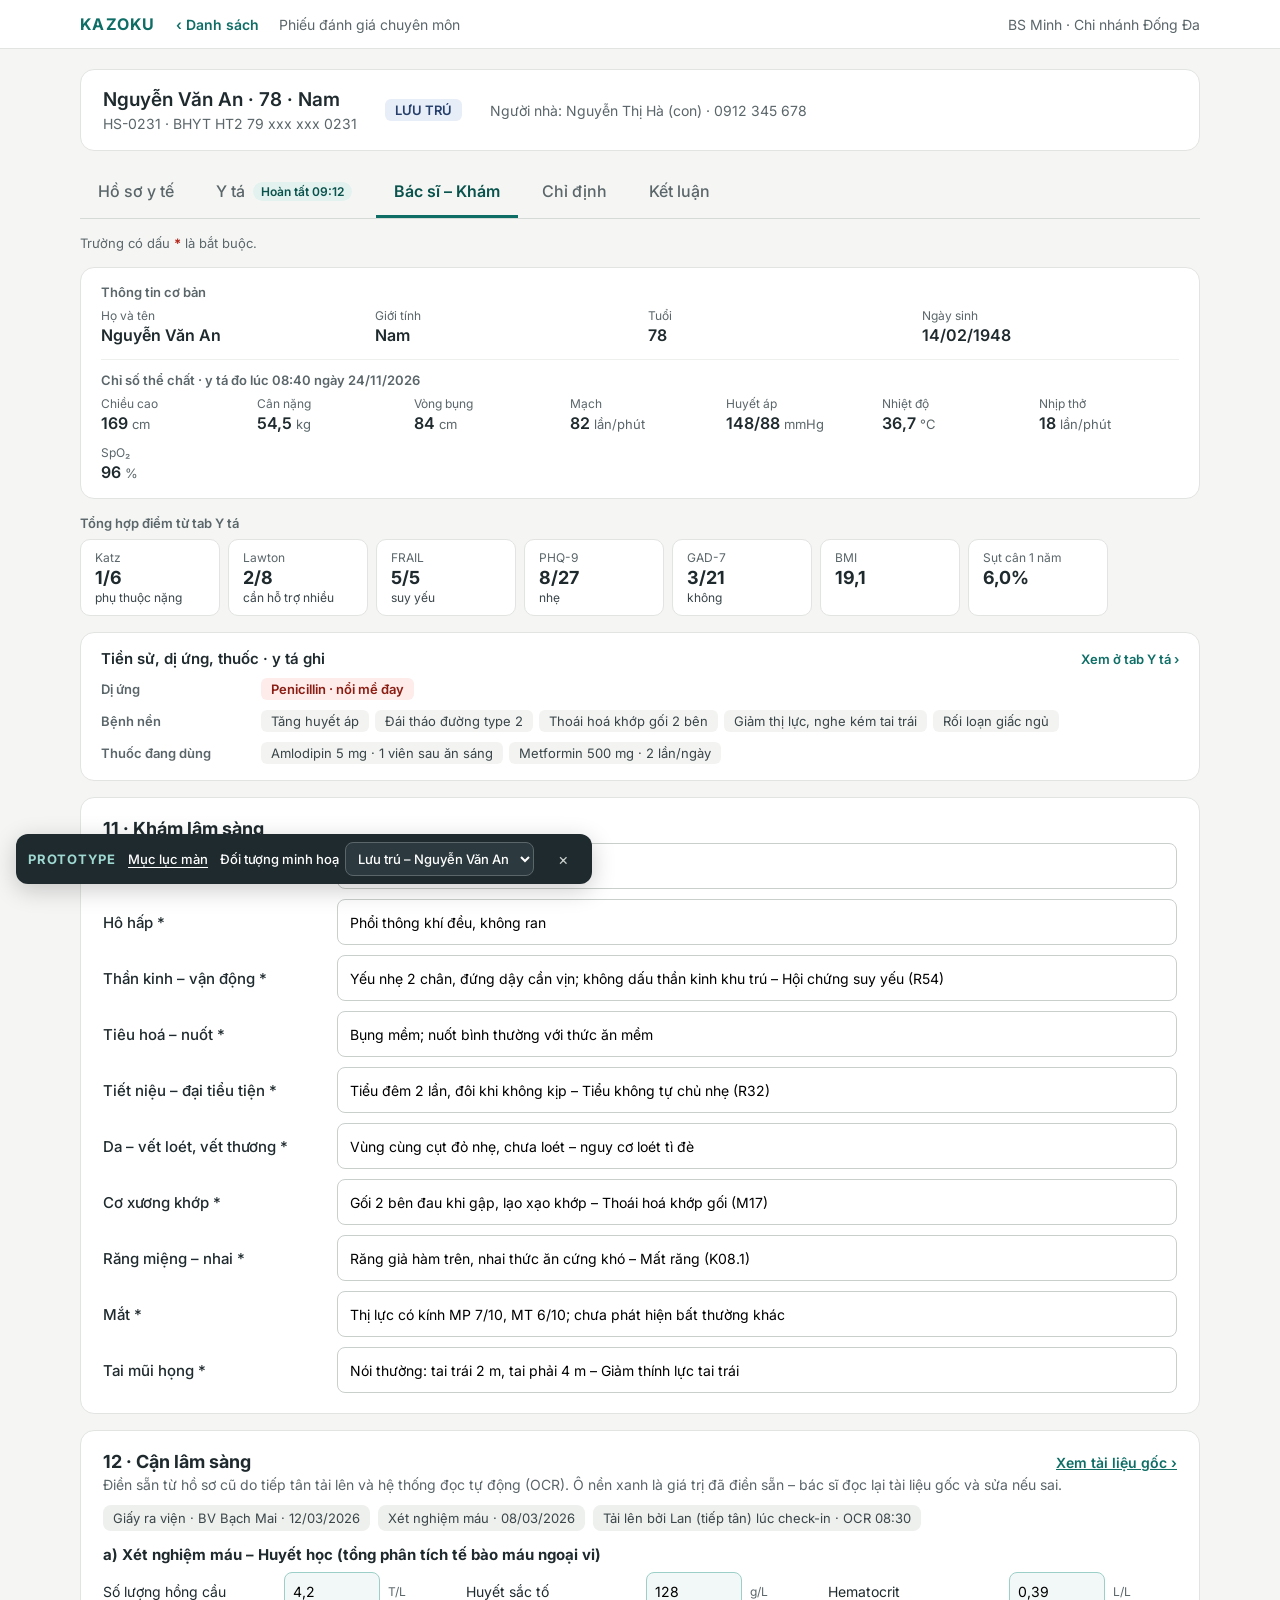
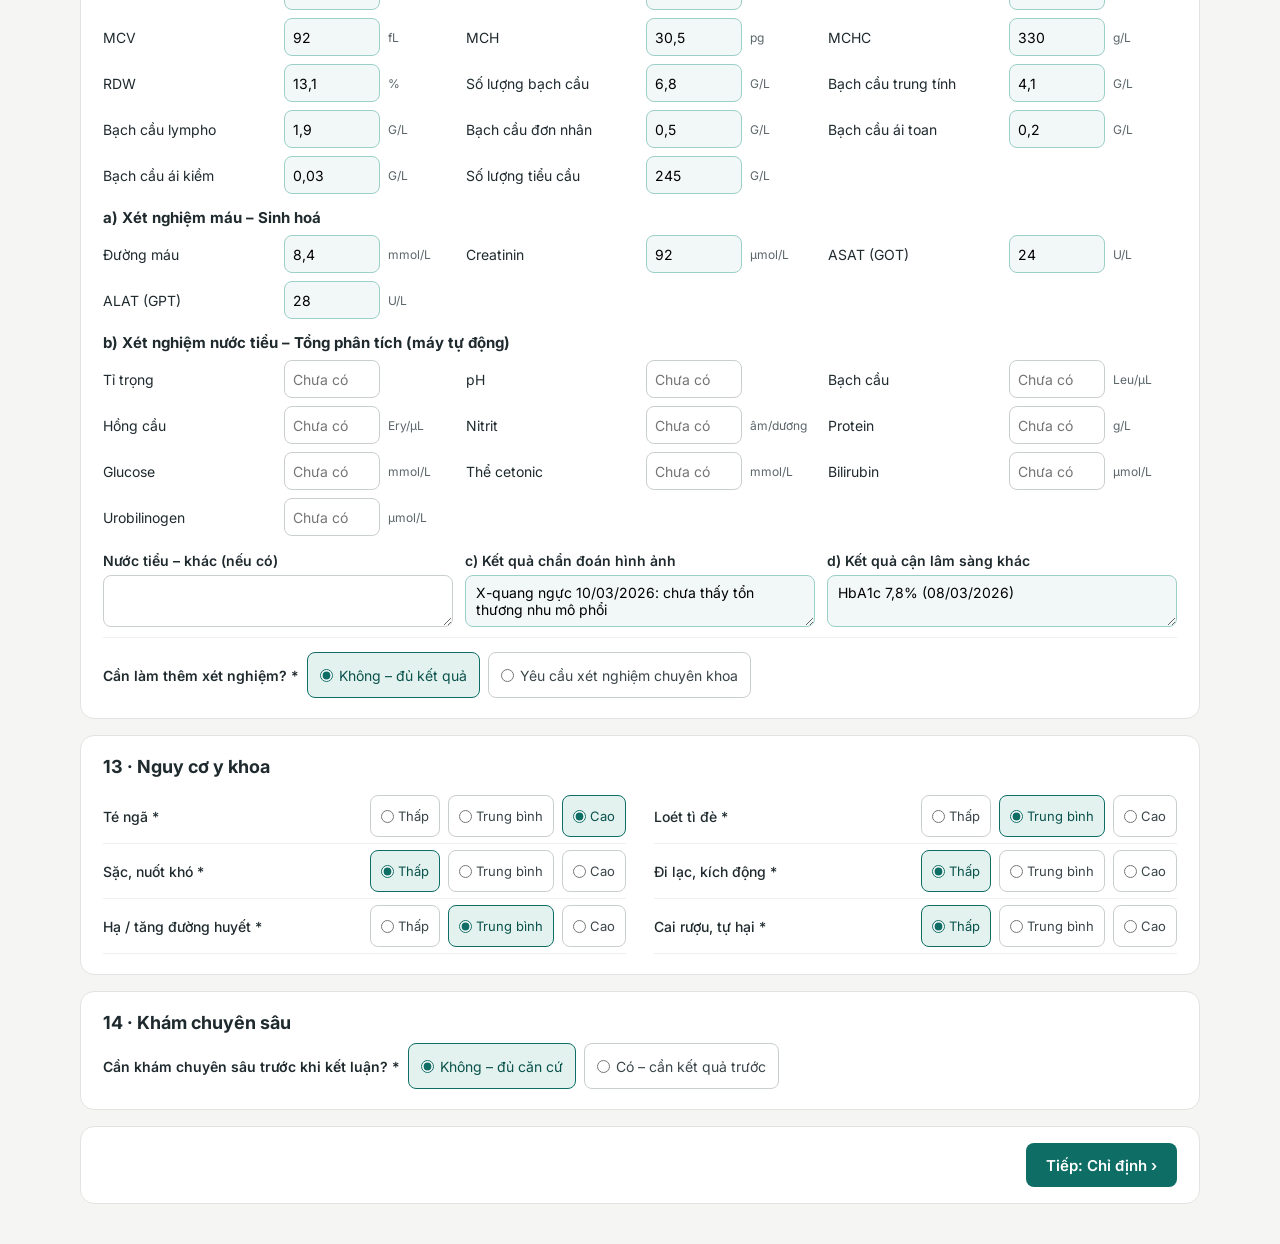
==== BacSi.html @ 342023de "Add Kazoku prototype pages and assets" ====
<!doctype html>
<html lang="vi">
<head>
<meta charset="utf-8">
<title>Phiếu đánh giá – tab Bác sĩ – Khám</title>
<meta name="viewport" content="width=device-width, initial-scale=1">
<link href="https://fonts.googleapis.com/css2?family=Inter:wght@400;500;600;700&amp;display=swap" rel="stylesheet">
<style>
body{margin:0;background:#F5F6F4}
a{color:#0E6E66}a:hover{color:#0A524C}
button,input,select,textarea{font-family:inherit}
</style>
<link rel="stylesheet" href="assets/proto.css">
<script src="assets/proto.js" defer></script>
</head>
<body data-page="BacSi">
<div style="font-family: Inter, system-ui, sans-serif; color: #1F2A2E; min-height: 100vh; background: #F5F6F4">
<header style="background: #FFFFFF; border-bottom: 1px solid #E1E4E0">
<div style="max-width: 1120px; margin: 0 auto; padding: 14px 24px; display: flex; flex-wrap: wrap; align-items: center; gap: 10px 20px">
<span style="font-weight: 700; letter-spacing: 0.08em; color: #0E6E66">KAZOKU</span>
<a href="DanhSach.html?role=bs" style="font-size: 14px; font-weight: 600; text-decoration: none">‹ Danh sách</a><span style="font-size: 14px; color: #5B666A">Phiếu đánh giá chuyên môn</span>
<span style="margin-left: auto; font-size: 14px; color: #5B666A">BS Minh · Chi nhánh Đống Đa</span>
</div>
</header>
<main style="max-width: 1120px; margin: 0 auto; padding: 20px 24px 40px; display: flex; flex-direction: column; gap: 16px">
<section style="background: #FFFFFF; border: 1px solid #E1E4E0; border-radius: 14px; padding: 18px 22px; display: flex; flex-wrap: wrap; gap: 12px 28px; align-items: center">
<div style="display: flex; flex-direction: column; gap: 4px; min-width: 240px"><span style="font-size: 19px; font-weight: 600">Nguyễn Văn An · 78 · Nam</span><span style="font-size: 14px; color: rgb(91, 102, 106)">HS-0231 · BHYT HT2 79 xxx xxx 0231</span></div>
<span style="padding: 3px 10px; border-radius: 6px; background: #E8EEF7; color: #26406B; font-size: 13px; font-weight: 600">LƯU TRÚ</span>

<span style="font-size: 14px; color: #5B666A">Người nhà: Nguyễn Thị Hà (con) · 0912 345 678</span>
</section>
<nav aria-label="Phần của phiếu" style="display: flex; flex-wrap: wrap; gap: 6px; border-bottom: 1px solid #D5DAD6">
<a href="HoSoYTe.html" style="display: inline-flex; align-items: center; gap: 8px; min-height: 48px; padding: 0 18px; font-size: 16px; font-weight: 500; color: #5B666A; text-decoration: none; border-bottom: 3px solid transparent">Hồ sơ y tế</a>
<a href="Main.html" style="display: inline-flex; align-items: center; gap: 8px; min-height: 48px; padding: 0 18px; font-size: 16px; font-weight: 500; color: #5B666A; text-decoration: none; border-bottom: 3px solid transparent">Y tá <span style="font-size: 12px; font-weight: 600; padding: 2px 8px; border-radius: 999px; background: rgb(227, 242, 239); color: rgb(10, 82, 76)">Hoàn tất 09:12</span></a>
<a href="BacSi.html" aria-current="page" style="display: inline-flex; align-items: center; gap: 8px; min-height: 48px; padding: 0 18px; font-size: 16px; font-weight: 600; color: #0A524C; text-decoration: none; border-bottom: 3px solid #0E6E66">Bác sĩ – Khám</a>
<a href="ChiDinh.html" style="display: inline-flex; align-items: center; gap: 8px; min-height: 48px; padding: 0 18px; font-size: 16px; font-weight: 500; color: #5B666A; text-decoration: none; border-bottom: 3px solid transparent">Chỉ định </a>
<a href="KetLuan.html" style="display: inline-flex; align-items: center; gap: 8px; min-height: 48px; padding: 0 18px; font-size: 16px; font-weight: 500; color: #5B666A; text-decoration: none; border-bottom: 3px solid transparent">Kết luận</a>
</nav>
<p style="margin: 0; font-size: 13px; color: #5B666A">Trường có dấu <b style="color: #B42318">*</b> là bắt buộc.</p>

<section aria-label="Thông tin cơ bản và chỉ số thể chất" style="background: #FFFFFF; border: 1px solid #E1E4E0; border-radius: 14px; padding: 16px 20px; display: flex; flex-direction: column; gap: 14px"><div style="display: flex; flex-direction: column; gap: 8px"><span style="font-size: 13px; font-weight: 600; color: #5B666A">Thông tin cơ bản</span><div style="display: grid; grid-template-columns: repeat(auto-fit, minmax(min(100%, 130px), 1fr)); gap: 12px 16px"><div style="display: flex; flex-direction: column; gap: 2px; min-width: 0"><span style="font-size: 12px; color: #5B666A">Họ và tên</span><span style="font-size: 16px; font-weight: 600; color: #1F2A2E">Nguyễn Văn An</span></div><div style="display: flex; flex-direction: column; gap: 2px; min-width: 0"><span style="font-size: 12px; color: #5B666A">Giới tính</span><span style="font-size: 16px; font-weight: 600; color: #1F2A2E">Nam</span></div><div style="display: flex; flex-direction: column; gap: 2px; min-width: 0"><span style="font-size: 12px; color: #5B666A">Tuổi</span><span style="font-size: 16px; font-weight: 600; color: #1F2A2E">78</span></div><div style="display: flex; flex-direction: column; gap: 2px; min-width: 0"><span style="font-size: 12px; color: #5B666A">Ngày sinh</span><span style="font-size: 16px; font-weight: 600; color: #1F2A2E">14/02/1948</span></div></div></div><div style="display: flex; flex-direction: column; gap: 8px; padding-top: 12px; border-top: 1px solid #EEF0ED"><span style="font-size: 13px; font-weight: 600; color: #5B666A">Chỉ số thể chất · y tá đo lúc 08:40 ngày 24/11/2026</span><div style="display: grid; grid-template-columns: repeat(auto-fit, minmax(min(100%, 130px), 1fr)); gap: 12px 16px"><div style="display: flex; flex-direction: column; gap: 2px; min-width: 0"><span style="font-size: 12px; color: #5B666A">Chiều cao</span><span style="font-size: 16px; font-weight: 600; color: #1F2A2E">169<span style="font-size: 13px; font-weight: 400; color: #5B666A"> cm</span></span></div><div style="display: flex; flex-direction: column; gap: 2px; min-width: 0"><span style="font-size: 12px; color: #5B666A">Cân nặng</span><span style="font-size: 16px; font-weight: 600; color: #1F2A2E">54,5<span style="font-size: 13px; font-weight: 400; color: #5B666A"> kg</span></span></div><div style="display: flex; flex-direction: column; gap: 2px; min-width: 0"><span style="font-size: 12px; color: #5B666A">Vòng bụng</span><span style="font-size: 16px; font-weight: 600; color: #1F2A2E">84<span style="font-size: 13px; font-weight: 400; color: #5B666A"> cm</span></span></div><div style="display: flex; flex-direction: column; gap: 2px; min-width: 0"><span style="font-size: 12px; color: #5B666A">Mạch</span><span style="font-size: 16px; font-weight: 600; color: #1F2A2E">82<span style="font-size: 13px; font-weight: 400; color: #5B666A"> lần/phút</span></span></div><div style="display: flex; flex-direction: column; gap: 2px; min-width: 0"><span style="font-size: 12px; color: #5B666A">Huyết áp</span><span style="font-size: 16px; font-weight: 600; color: #1F2A2E">148/88<span style="font-size: 13px; font-weight: 400; color: #5B666A"> mmHg</span></span></div><div style="display: flex; flex-direction: column; gap: 2px; min-width: 0"><span style="font-size: 12px; color: #5B666A">Nhiệt độ</span><span style="font-size: 16px; font-weight: 600; color: #1F2A2E">36,7<span style="font-size: 13px; font-weight: 400; color: #5B666A"> °C</span></span></div><div style="display: flex; flex-direction: column; gap: 2px; min-width: 0"><span style="font-size: 12px; color: #5B666A">Nhịp thở</span><span style="font-size: 16px; font-weight: 600; color: #1F2A2E">18<span style="font-size: 13px; font-weight: 400; color: #5B666A"> lần/phút</span></span></div><div style="display: flex; flex-direction: column; gap: 2px; min-width: 0"><span style="font-size: 12px; color: #5B666A">SpO₂</span><span style="font-size: 16px; font-weight: 600; color: #1F2A2E">96<span style="font-size: 13px; font-weight: 400; color: #5B666A"> %</span></span></div></div></div></section>
<section aria-label="Tổng hợp điểm từ tab Y tá" style="display: flex; flex-direction: column; gap: 8px"><span style="font-size: 13px; font-weight: 600; color: #5B666A">Tổng hợp điểm từ tab Y tá</span><div style="display: flex; flex-wrap: wrap; gap: 8px"><div style="display: flex; flex-direction: column; gap: 2px; padding: 10px 14px; border: 1px solid #E1E4E0; border-radius: 10px; background: #FFFFFF; min-width: 110px"><span style="font-size: 12px; color: #5B666A">Katz</span><span style="font-size: 18px; font-weight: 700; color: #1F2A2E">1/6</span><span style="font-size: 12px; color: #3A4549">phụ thuộc nặng</span></div><div style="display: flex; flex-direction: column; gap: 2px; padding: 10px 14px; border: 1px solid #E1E4E0; border-radius: 10px; background: #FFFFFF; min-width: 110px"><span style="font-size: 12px; color: #5B666A">Lawton</span><span style="font-size: 18px; font-weight: 700; color: #1F2A2E">2/8</span><span style="font-size: 12px; color: #3A4549">cần hỗ trợ nhiều</span></div><div style="display: flex; flex-direction: column; gap: 2px; padding: 10px 14px; border: 1px solid #E1E4E0; border-radius: 10px; background: #FFFFFF; min-width: 110px"><span style="font-size: 12px; color: #5B666A">FRAIL</span><span style="font-size: 18px; font-weight: 700; color: #1F2A2E">5/5</span><span style="font-size: 12px; color: #3A4549">suy yếu</span></div><div style="display: flex; flex-direction: column; gap: 2px; padding: 10px 14px; border: 1px solid #E1E4E0; border-radius: 10px; background: #FFFFFF; min-width: 110px"><span style="font-size: 12px; color: #5B666A">PHQ-9</span><span style="font-size: 18px; font-weight: 700; color: #1F2A2E">8/27</span><span style="font-size: 12px; color: #3A4549">nhẹ</span></div><div style="display: flex; flex-direction: column; gap: 2px; padding: 10px 14px; border: 1px solid #E1E4E0; border-radius: 10px; background: #FFFFFF; min-width: 110px"><span style="font-size: 12px; color: #5B666A">GAD-7</span><span style="font-size: 18px; font-weight: 700; color: #1F2A2E">3/21</span><span style="font-size: 12px; color: #3A4549">không</span></div><div style="display: flex; flex-direction: column; gap: 2px; padding: 10px 14px; border: 1px solid #E1E4E0; border-radius: 10px; background: #FFFFFF; min-width: 110px"><span style="font-size: 12px; color: #5B666A">BMI</span><span style="font-size: 18px; font-weight: 700; color: #1F2A2E">19,1</span></div><div style="display: flex; flex-direction: column; gap: 2px; padding: 10px 14px; border: 1px solid #E1E4E0; border-radius: 10px; background: #FFFFFF; min-width: 110px"><span style="font-size: 12px; color: #5B666A">Sụt cân 1 năm</span><span style="font-size: 18px; font-weight: 700; color: #1F2A2E">6,0%</span></div></div></section>

<section aria-label="Tiền sử từ tab Y tá" style="background: #FFFFFF; border: 1px solid #E1E4E0; border-radius: 14px; padding: 16px 20px; display: flex; flex-direction: column; gap: 10px"><div style="display: flex; flex-wrap: wrap; align-items: baseline; justify-content: space-between; gap: 6px"><span style="font-size: 15px; font-weight: 600">Tiền sử, dị ứng, thuốc · y tá ghi</span><a href="Main.html" style="font-size: 13px; font-weight: 600; text-decoration: none">Xem ở tab Y tá ›</a></div><div style="display: flex; flex-wrap: wrap; align-items: baseline; gap: 6px 10px"><span style="flex: 0 0 150px; font-size: 13px; font-weight: 600; color: #5B666A">Dị ứng</span><div style="display: flex; flex-wrap: wrap; gap: 6px; flex: 1 1 300px"><span style="font-size: 13px; font-weight: 600; padding: 3px 10px; border-radius: 6px; background: #FDECEA; color: #8A1C12">Penicillin · nổi mề đay</span></div></div><div style="display: flex; flex-wrap: wrap; align-items: baseline; gap: 6px 10px"><span style="flex: 0 0 150px; font-size: 13px; font-weight: 600; color: #5B666A">Bệnh nền</span><div style="display: flex; flex-wrap: wrap; gap: 6px; flex: 1 1 300px"><span style="font-size: 13px; padding: 3px 10px; border-radius: 6px; background: #F3F4F2; color: #3A4549">Tăng huyết áp</span><span style="font-size: 13px; padding: 3px 10px; border-radius: 6px; background: #F3F4F2; color: #3A4549">Đái tháo đường type 2</span><span style="font-size: 13px; padding: 3px 10px; border-radius: 6px; background: #F3F4F2; color: #3A4549">Thoái hoá khớp gối 2 bên</span><span style="font-size: 13px; padding: 3px 10px; border-radius: 6px; background: #F3F4F2; color: #3A4549">Giảm thị lực, nghe kém tai trái</span><span style="font-size: 13px; padding: 3px 10px; border-radius: 6px; background: #F3F4F2; color: #3A4549">Rối loạn giấc ngủ</span></div></div><div style="display: flex; flex-wrap: wrap; align-items: baseline; gap: 6px 10px"><span style="flex: 0 0 150px; font-size: 13px; font-weight: 600; color: #5B666A">Thuốc đang dùng</span><div style="display: flex; flex-wrap: wrap; gap: 6px; flex: 1 1 300px"><span style="font-size: 13px; padding: 3px 10px; border-radius: 6px; background: #F3F4F2; color: #3A4549">Amlodipin 5 mg · 1 viên sau ăn sáng</span><span style="font-size: 13px; padding: 3px 10px; border-radius: 6px; background: #F3F4F2; color: #3A4549">Metformin 500 mg · 2 lần/ngày</span></div></div></section>

<section style="background: #FFFFFF; border: 1px solid #E1E4E0; border-radius: 14px; padding: 20px 22px">
<h2 style="margin: 0 0 4px; font-size: 18px">11 · Khám lâm sàng</h2>

<div style="display: flex; flex-direction: column; gap: 10px">



<label style="display: flex; flex-wrap: wrap; align-items: center; gap: 6px 14px; font-size: 15px; font-weight: 500"><span style="flex: 0 0 220px">Tim mạch *</span><input value="Nhịp đều, không nghe tiếng thổi" placeholder="Kết quả khám" style="flex: 1 1 420px; min-width: 0; height: 44px; border: 1px solid #C9CFCB; border-radius: 8px; padding: 0 12px; font-size: 14px; font-weight: 400"></label>

<label style="display: flex; flex-wrap: wrap; align-items: center; gap: 6px 14px; font-size: 15px; font-weight: 500"><span style="flex: 0 0 220px">Hô hấp *</span><input value="Phổi thông khí đều, không ran" placeholder="Kết quả khám" style="flex: 1 1 420px; min-width: 0; height: 44px; border: 1px solid #C9CFCB; border-radius: 8px; padding: 0 12px; font-size: 14px; font-weight: 400"></label>

<label style="display: flex; flex-wrap: wrap; align-items: center; gap: 6px 14px; font-size: 15px; font-weight: 500"><span style="flex: 0 0 220px">Thần kinh – vận động *</span><input value="Yếu nhẹ 2 chân, đứng dậy cần vịn; không dấu thần kinh khu trú – Hội chứng suy yếu (R54)" placeholder="Kết quả khám" style="flex: 1 1 420px; min-width: 0; height: 44px; border: 1px solid #C9CFCB; border-radius: 8px; padding: 0 12px; font-size: 14px; font-weight: 400"></label>

<label style="display: flex; flex-wrap: wrap; align-items: center; gap: 6px 14px; font-size: 15px; font-weight: 500"><span style="flex: 0 0 220px">Tiêu hoá – nuốt *</span><input value="Bụng mềm; nuốt bình thường với thức ăn mềm" placeholder="Kết quả khám" style="flex: 1 1 420px; min-width: 0; height: 44px; border: 1px solid #C9CFCB; border-radius: 8px; padding: 0 12px; font-size: 14px; font-weight: 400"></label>

<label style="display: flex; flex-wrap: wrap; align-items: center; gap: 6px 14px; font-size: 15px; font-weight: 500"><span style="flex: 0 0 220px">Tiết niệu – đại tiểu tiện *</span><input value="Tiểu đêm 2 lần, đôi khi không kịp – Tiểu không tự chủ nhẹ (R32)" placeholder="Kết quả khám" style="flex: 1 1 420px; min-width: 0; height: 44px; border: 1px solid #C9CFCB; border-radius: 8px; padding: 0 12px; font-size: 14px; font-weight: 400"></label>

<label style="display: flex; flex-wrap: wrap; align-items: center; gap: 6px 14px; font-size: 15px; font-weight: 500"><span style="flex: 0 0 220px">Da – vết loét, vết thương *</span><input value="Vùng cùng cụt đỏ nhẹ, chưa loét – nguy cơ loét tì đè" placeholder="Kết quả khám" style="flex: 1 1 420px; min-width: 0; height: 44px; border: 1px solid #C9CFCB; border-radius: 8px; padding: 0 12px; font-size: 14px; font-weight: 400"></label>

<label style="display: flex; flex-wrap: wrap; align-items: center; gap: 6px 14px; font-size: 15px; font-weight: 500"><span style="flex: 0 0 220px">Cơ xương khớp *</span><input value="Gối 2 bên đau khi gập, lạo xạo khớp – Thoái hoá khớp gối (M17)" placeholder="Kết quả khám" style="flex: 1 1 420px; min-width: 0; height: 44px; border: 1px solid #C9CFCB; border-radius: 8px; padding: 0 12px; font-size: 14px; font-weight: 400"></label>

<label style="display: flex; flex-wrap: wrap; align-items: center; gap: 6px 14px; font-size: 15px; font-weight: 500"><span style="flex: 0 0 220px">Răng miệng – nhai *</span><input value="Răng giả hàm trên, nhai thức ăn cứng khó – Mất răng (K08.1)" placeholder="Còn răng / răng giả / mất nhiều răng; nhai được không" style="flex: 1 1 420px; min-width: 0; height: 44px; border: 1px solid #C9CFCB; border-radius: 8px; padding: 0 12px; font-size: 14px; font-weight: 400"></label>

<label style="display: flex; flex-wrap: wrap; align-items: center; gap: 6px 14px; font-size: 15px; font-weight: 500"><span style="flex: 0 0 220px">Mắt *</span><input value="Thị lực có kính MP 7/10, MT 6/10; chưa phát hiện bất thường khác" placeholder="Thị lực MP, MT (x/10), có kính" style="flex: 1 1 420px; min-width: 0; height: 44px; border: 1px solid #C9CFCB; border-radius: 8px; padding: 0 12px; font-size: 14px; font-weight: 400"></label>

<label style="display: flex; flex-wrap: wrap; align-items: center; gap: 6px 14px; font-size: 15px; font-weight: 500"><span style="flex: 0 0 220px">Tai mũi họng *</span><input value="Nói thường: tai trái 2 m, tai phải 4 m – Giảm thính lực tai trái" placeholder="Nói thường: tai trái, tai phải (m)" style="flex: 1 1 420px; min-width: 0; height: 44px; border: 1px solid #C9CFCB; border-radius: 8px; padding: 0 12px; font-size: 14px; font-weight: 400"></label>

</div>
</section>

<section style="background: #FFFFFF; border: 1px solid #E1E4E0; border-radius: 14px; padding: 20px 22px">
<div style="display: flex; flex-wrap: wrap; align-items: baseline; justify-content: space-between; gap: 8px"><h2 style="margin: 0; font-size: 18px">12 · Cận lâm sàng</h2><a href="HoSoYTe.html" style="font-size: 14px; font-weight: 600">Xem tài liệu gốc ›</a></div>
<p style="margin: 4px 0 12px; font-size: 14px; color: #5B666A">Điền sẵn từ hồ sơ cũ do tiếp tân tải lên và hệ thống đọc tự động (OCR). Ô nền xanh là giá trị đã điền sẵn – bác sĩ đọc lại tài liệu gốc và sửa nếu sai.</p>
<div style="display: flex; flex-wrap: wrap; gap: 8px; margin-bottom: 14px; font-size: 13px">
<span style="padding: 5px 10px; border-radius: 8px; background: #EEF0ED; color: #3A4549">Giấy ra viện · BV Bạch Mai · 12/03/2026</span>
<span style="padding: 5px 10px; border-radius: 8px; background: #EEF0ED; color: #3A4549">Xét nghiệm máu · 08/03/2026</span>
<span style="padding: 5px 10px; border-radius: 8px; background: #EEF0ED; color: #3A4549">Tải lên bởi Lan (tiếp tân) lúc check-in · OCR 08:30</span>
</div>

<h3 style="margin: 14px 0 8px; font-size: 15px">a) Xét nghiệm máu – Huyết học (tổng phân tích tế bào máu ngoại vi)</h3>
<div style="display: grid; grid-template-columns: repeat(auto-fit, minmax(min(100%, 300px), 1fr)); gap: 8px 14px">

<label style="display: flex; align-items: center; gap: 8px; font-size: 14px"><span style="flex: 1 1 auto; min-width: 0">Số lượng hồng cầu</span><input value="4,2" placeholder="" aria-label="Số lượng hồng cầu" style="flex: 0 0 96px; width: 96px; height: 38px; box-sizing: border-box; border: 1px solid #9CCFC7; border-radius: 8px; padding: 0 8px; font-size: 14px; background: #F2F8F7"><span style="flex: 0 0 64px; font-size: 12px; color: #5B666A">T/L</span></label>

<label style="display: flex; align-items: center; gap: 8px; font-size: 14px"><span style="flex: 1 1 auto; min-width: 0">Huyết sắc tố</span><input value="128" placeholder="" aria-label="Huyết sắc tố" style="flex: 0 0 96px; width: 96px; height: 38px; box-sizing: border-box; border: 1px solid #9CCFC7; border-radius: 8px; padding: 0 8px; font-size: 14px; background: #F2F8F7"><span style="flex: 0 0 64px; font-size: 12px; color: #5B666A">g/L</span></label>

<label style="display: flex; align-items: center; gap: 8px; font-size: 14px"><span style="flex: 1 1 auto; min-width: 0">Hematocrit</span><input value="0,39" placeholder="" aria-label="Hematocrit" style="flex: 0 0 96px; width: 96px; height: 38px; box-sizing: border-box; border: 1px solid #9CCFC7; border-radius: 8px; padding: 0 8px; font-size: 14px; background: #F2F8F7"><span style="flex: 0 0 64px; font-size: 12px; color: #5B666A">L/L</span></label>

<label style="display: flex; align-items: center; gap: 8px; font-size: 14px"><span style="flex: 1 1 auto; min-width: 0">MCV</span><input value="92" placeholder="" aria-label="MCV" style="flex: 0 0 96px; width: 96px; height: 38px; box-sizing: border-box; border: 1px solid #9CCFC7; border-radius: 8px; padding: 0 8px; font-size: 14px; background: #F2F8F7"><span style="flex: 0 0 64px; font-size: 12px; color: #5B666A">fL</span></label>

<label style="display: flex; align-items: center; gap: 8px; font-size: 14px"><span style="flex: 1 1 auto; min-width: 0">MCH</span><input value="30,5" placeholder="" aria-label="MCH" style="flex: 0 0 96px; width: 96px; height: 38px; box-sizing: border-box; border: 1px solid #9CCFC7; border-radius: 8px; padding: 0 8px; font-size: 14px; background: #F2F8F7"><span style="flex: 0 0 64px; font-size: 12px; color: #5B666A">pg</span></label>

<label style="display: flex; align-items: center; gap: 8px; font-size: 14px"><span style="flex: 1 1 auto; min-width: 0">MCHC</span><input value="330" placeholder="" aria-label="MCHC" style="flex: 0 0 96px; width: 96px; height: 38px; box-sizing: border-box; border: 1px solid #9CCFC7; border-radius: 8px; padding: 0 8px; font-size: 14px; background: #F2F8F7"><span style="flex: 0 0 64px; font-size: 12px; color: #5B666A">g/L</span></label>

<label style="display: flex; align-items: center; gap: 8px; font-size: 14px"><span style="flex: 1 1 auto; min-width: 0">RDW</span><input value="13,1" placeholder="" aria-label="RDW" style="flex: 0 0 96px; width: 96px; height: 38px; box-sizing: border-box; border: 1px solid #9CCFC7; border-radius: 8px; padding: 0 8px; font-size: 14px; background: #F2F8F7"><span style="flex: 0 0 64px; font-size: 12px; color: #5B666A">%</span></label>

<label style="display: flex; align-items: center; gap: 8px; font-size: 14px"><span style="flex: 1 1 auto; min-width: 0">Số lượng bạch cầu</span><input value="6,8" placeholder="" aria-label="Số lượng bạch cầu" style="flex: 0 0 96px; width: 96px; height: 38px; box-sizing: border-box; border: 1px solid #9CCFC7; border-radius: 8px; padding: 0 8px; font-size: 14px; background: #F2F8F7"><span style="flex: 0 0 64px; font-size: 12px; color: #5B666A">G/L</span></label>

<label style="display: flex; align-items: center; gap: 8px; font-size: 14px"><span style="flex: 1 1 auto; min-width: 0">Bạch cầu trung tính</span><input value="4,1" placeholder="" aria-label="Bạch cầu trung tính" style="flex: 0 0 96px; width: 96px; height: 38px; box-sizing: border-box; border: 1px solid #9CCFC7; border-radius: 8px; padding: 0 8px; font-size: 14px; background: #F2F8F7"><span style="flex: 0 0 64px; font-size: 12px; color: #5B666A">G/L</span></label>

<label style="display: flex; align-items: center; gap: 8px; font-size: 14px"><span style="flex: 1 1 auto; min-width: 0">Bạch cầu lympho</span><input value="1,9" placeholder="" aria-label="Bạch cầu lympho" style="flex: 0 0 96px; width: 96px; height: 38px; box-sizing: border-box; border: 1px solid #9CCFC7; border-radius: 8px; padding: 0 8px; font-size: 14px; background: #F2F8F7"><span style="flex: 0 0 64px; font-size: 12px; color: #5B666A">G/L</span></label>

<label style="display: flex; align-items: center; gap: 8px; font-size: 14px"><span style="flex: 1 1 auto; min-width: 0">Bạch cầu đơn nhân</span><input value="0,5" placeholder="" aria-label="Bạch cầu đơn nhân" style="flex: 0 0 96px; width: 96px; height: 38px; box-sizing: border-box; border: 1px solid #9CCFC7; border-radius: 8px; padding: 0 8px; font-size: 14px; background: #F2F8F7"><span style="flex: 0 0 64px; font-size: 12px; color: #5B666A">G/L</span></label>

<label style="display: flex; align-items: center; gap: 8px; font-size: 14px"><span style="flex: 1 1 auto; min-width: 0">Bạch cầu ái toan</span><input value="0,2" placeholder="" aria-label="Bạch cầu ái toan" style="flex: 0 0 96px; width: 96px; height: 38px; box-sizing: border-box; border: 1px solid #9CCFC7; border-radius: 8px; padding: 0 8px; font-size: 14px; background: #F2F8F7"><span style="flex: 0 0 64px; font-size: 12px; color: #5B666A">G/L</span></label>

<label style="display: flex; align-items: center; gap: 8px; font-size: 14px"><span style="flex: 1 1 auto; min-width: 0">Bạch cầu ái kiềm</span><input value="0,03" placeholder="" aria-label="Bạch cầu ái kiềm" style="flex: 0 0 96px; width: 96px; height: 38px; box-sizing: border-box; border: 1px solid #9CCFC7; border-radius: 8px; padding: 0 8px; font-size: 14px; background: #F2F8F7"><span style="flex: 0 0 64px; font-size: 12px; color: #5B666A">G/L</span></label>

<label style="display: flex; align-items: center; gap: 8px; font-size: 14px"><span style="flex: 1 1 auto; min-width: 0">Số lượng tiểu cầu</span><input value="245" placeholder="" aria-label="Số lượng tiểu cầu" style="flex: 0 0 96px; width: 96px; height: 38px; box-sizing: border-box; border: 1px solid #9CCFC7; border-radius: 8px; padding: 0 8px; font-size: 14px; background: #F2F8F7"><span style="flex: 0 0 64px; font-size: 12px; color: #5B666A">G/L</span></label>

</div>

<h3 style="margin: 14px 0 8px; font-size: 15px">a) Xét nghiệm máu – Sinh hoá</h3>
<div style="display: grid; grid-template-columns: repeat(auto-fit, minmax(min(100%, 300px), 1fr)); gap: 8px 14px">

<label style="display: flex; align-items: center; gap: 8px; font-size: 14px"><span style="flex: 1 1 auto; min-width: 0">Đường máu</span><input value="8,4" placeholder="" aria-label="Đường máu" style="flex: 0 0 96px; width: 96px; height: 38px; box-sizing: border-box; border: 1px solid #9CCFC7; border-radius: 8px; padding: 0 8px; font-size: 14px; background: #F2F8F7"><span style="flex: 0 0 64px; font-size: 12px; color: #5B666A">mmol/L</span></label>

<label style="display: flex; align-items: center; gap: 8px; font-size: 14px"><span style="flex: 1 1 auto; min-width: 0">Creatinin</span><input value="92" placeholder="" aria-label="Creatinin" style="flex: 0 0 96px; width: 96px; height: 38px; box-sizing: border-box; border: 1px solid #9CCFC7; border-radius: 8px; padding: 0 8px; font-size: 14px; background: #F2F8F7"><span style="flex: 0 0 64px; font-size: 12px; color: #5B666A">µmol/L</span></label>

<label style="display: flex; align-items: center; gap: 8px; font-size: 14px"><span style="flex: 1 1 auto; min-width: 0">ASAT (GOT)</span><input value="24" placeholder="" aria-label="ASAT (GOT)" style="flex: 0 0 96px; width: 96px; height: 38px; box-sizing: border-box; border: 1px solid #9CCFC7; border-radius: 8px; padding: 0 8px; font-size: 14px; background: #F2F8F7"><span style="flex: 0 0 64px; font-size: 12px; color: #5B666A">U/L</span></label>

<label style="display: flex; align-items: center; gap: 8px; font-size: 14px"><span style="flex: 1 1 auto; min-width: 0">ALAT (GPT)</span><input value="28" placeholder="" aria-label="ALAT (GPT)" style="flex: 0 0 96px; width: 96px; height: 38px; box-sizing: border-box; border: 1px solid #9CCFC7; border-radius: 8px; padding: 0 8px; font-size: 14px; background: #F2F8F7"><span style="flex: 0 0 64px; font-size: 12px; color: #5B666A">U/L</span></label>

</div>

<h3 style="margin: 14px 0 8px; font-size: 15px">b) Xét nghiệm nước tiểu – Tổng phân tích (máy tự động)</h3>
<div style="display: grid; grid-template-columns: repeat(auto-fit, minmax(min(100%, 300px), 1fr)); gap: 8px 14px">

<label style="display: flex; align-items: center; gap: 8px; font-size: 14px"><span style="flex: 1 1 auto; min-width: 0">Tỉ trọng</span><input value="" placeholder="Chưa có" aria-label="Tỉ trọng" style="flex: 0 0 96px; width: 96px; height: 38px; box-sizing: border-box; border: 1px solid #C9CFCB; border-radius: 8px; padding: 0 8px; font-size: 14px; background: #FFFFFF"><span style="flex: 0 0 64px; font-size: 12px; color: #5B666A"></span></label>

<label style="display: flex; align-items: center; gap: 8px; font-size: 14px"><span style="flex: 1 1 auto; min-width: 0">pH</span><input value="" placeholder="Chưa có" aria-label="pH" style="flex: 0 0 96px; width: 96px; height: 38px; box-sizing: border-box; border: 1px solid #C9CFCB; border-radius: 8px; padding: 0 8px; font-size: 14px; background: #FFFFFF"><span style="flex: 0 0 64px; font-size: 12px; color: #5B666A"></span></label>

<label style="display: flex; align-items: center; gap: 8px; font-size: 14px"><span style="flex: 1 1 auto; min-width: 0">Bạch cầu</span><input value="" placeholder="Chưa có" aria-label="Bạch cầu" style="flex: 0 0 96px; width: 96px; height: 38px; box-sizing: border-box; border: 1px solid #C9CFCB; border-radius: 8px; padding: 0 8px; font-size: 14px; background: #FFFFFF"><span style="flex: 0 0 64px; font-size: 12px; color: #5B666A">Leu/µL</span></label>

<label style="display: flex; align-items: center; gap: 8px; font-size: 14px"><span style="flex: 1 1 auto; min-width: 0">Hồng cầu</span><input value="" placeholder="Chưa có" aria-label="Hồng cầu" style="flex: 0 0 96px; width: 96px; height: 38px; box-sizing: border-box; border: 1px solid #C9CFCB; border-radius: 8px; padding: 0 8px; font-size: 14px; background: #FFFFFF"><span style="flex: 0 0 64px; font-size: 12px; color: #5B666A">Ery/µL</span></label>

<label style="display: flex; align-items: center; gap: 8px; font-size: 14px"><span style="flex: 1 1 auto; min-width: 0">Nitrit</span><input value="" placeholder="Chưa có" aria-label="Nitrit" style="flex: 0 0 96px; width: 96px; height: 38px; box-sizing: border-box; border: 1px solid #C9CFCB; border-radius: 8px; padding: 0 8px; font-size: 14px; background: #FFFFFF"><span style="flex: 0 0 64px; font-size: 12px; color: #5B666A">âm/dương</span></label>

<label style="display: flex; align-items: center; gap: 8px; font-size: 14px"><span style="flex: 1 1 auto; min-width: 0">Protein</span><input value="" placeholder="Chưa có" aria-label="Protein" style="flex: 0 0 96px; width: 96px; height: 38px; box-sizing: border-box; border: 1px solid #C9CFCB; border-radius: 8px; padding: 0 8px; font-size: 14px; background: #FFFFFF"><span style="flex: 0 0 64px; font-size: 12px; color: #5B666A">g/L</span></label>

<label style="display: flex; align-items: center; gap: 8px; font-size: 14px"><span style="flex: 1 1 auto; min-width: 0">Glucose</span><input value="" placeholder="Chưa có" aria-label="Glucose" style="flex: 0 0 96px; width: 96px; height: 38px; box-sizing: border-box; border: 1px solid #C9CFCB; border-radius: 8px; padding: 0 8px; font-size: 14px; background: #FFFFFF"><span style="flex: 0 0 64px; font-size: 12px; color: #5B666A">mmol/L</span></label>

<label style="display: flex; align-items: center; gap: 8px; font-size: 14px"><span style="flex: 1 1 auto; min-width: 0">Thể cetonic</span><input value="" placeholder="Chưa có" aria-label="Thể cetonic" style="flex: 0 0 96px; width: 96px; height: 38px; box-sizing: border-box; border: 1px solid #C9CFCB; border-radius: 8px; padding: 0 8px; font-size: 14px; background: #FFFFFF"><span style="flex: 0 0 64px; font-size: 12px; color: #5B666A">mmol/L</span></label>

<label style="display: flex; align-items: center; gap: 8px; font-size: 14px"><span style="flex: 1 1 auto; min-width: 0">Bilirubin</span><input value="" placeholder="Chưa có" aria-label="Bilirubin" style="flex: 0 0 96px; width: 96px; height: 38px; box-sizing: border-box; border: 1px solid #C9CFCB; border-radius: 8px; padding: 0 8px; font-size: 14px; background: #FFFFFF"><span style="flex: 0 0 64px; font-size: 12px; color: #5B666A">µmol/L</span></label>

<label style="display: flex; align-items: center; gap: 8px; font-size: 14px"><span style="flex: 1 1 auto; min-width: 0">Urobilinogen</span><input value="" placeholder="Chưa có" aria-label="Urobilinogen" style="flex: 0 0 96px; width: 96px; height: 38px; box-sizing: border-box; border: 1px solid #C9CFCB; border-radius: 8px; padding: 0 8px; font-size: 14px; background: #FFFFFF"><span style="flex: 0 0 64px; font-size: 12px; color: #5B666A">µmol/L</span></label>

</div>

<div style="display: grid; grid-template-columns: repeat(auto-fit, minmax(min(100%, 240px), 1fr)); gap: 12px; margin-top: 16px">
<label style="display: flex; flex-direction: column; gap: 6px; font-size: 14px; font-weight: 600">Nước tiểu – khác (nếu có)<textarea rows="2" style="border: 1px solid #C9CFCB; border-radius: 8px; padding: 8px 10px; font-size: 14px; font-weight: 400"></textarea></label>
<label style="display: flex; flex-direction: column; gap: 6px; font-size: 14px; font-weight: 600">c) Kết quả chẩn đoán hình ảnh<textarea rows="2" style="border: 1px solid #9CCFC7; border-radius: 8px; padding: 8px 10px; font-size: 14px; font-weight: 400; background: #F2F8F7">X-quang ngực 10/03/2026: chưa thấy tổn thương nhu mô phổi</textarea></label>
<label style="display: flex; flex-direction: column; gap: 6px; font-size: 14px; font-weight: 600">d) Kết quả cận lâm sàng khác<textarea rows="2" style="border: 1px solid #9CCFC7; border-radius: 8px; padding: 8px 10px; font-size: 14px; font-weight: 400; background: #F2F8F7">HbA1c 7,8% (08/03/2026)</textarea></label>
</div>

<div style="margin-top: 10px; padding-top: 14px; border-top: 1px solid #EEF0ED">
<div style="display: flex; flex-wrap: wrap; align-items: center; gap: 8px"><span style="font-size: 14px; font-weight: 600">Cần làm thêm xét nghiệm? *</span><label style="display: inline-flex; align-items: center; gap: 6px; min-height: 44px; padding: 0 12px; border: 1px solid #0E6E66; background: #E3F2EF; color: #0A524C; border-radius: 8px; font-size: 14px; cursor: pointer"><input type="radio" name="lr" style="margin: 0; accent-color: #0E6E66" checked="">Không – đủ kết quả</label><label style="display: inline-flex; align-items: center; gap: 6px; min-height: 44px; padding: 0 12px; border: 1px solid #C9CFCB; background: #FFFFFF; color: #3A4549; border-radius: 8px; font-size: 14px; cursor: pointer"><input type="radio" name="lr" style="margin: 0; accent-color: #0E6E66">Yêu cầu xét nghiệm chuyên khoa</label></div>

</div>
</section>

<section style="background: #FFFFFF; border: 1px solid #E1E4E0; border-radius: 14px; padding: 20px 22px">
<h2 style="margin: 0 0 12px; font-size: 18px">13 · Nguy cơ y khoa</h2>
<div style="display: grid; grid-template-columns: repeat(auto-fit, minmax(min(100%, 400px), 1fr)); gap: 0 28px">

<div style="display: flex; flex-wrap: wrap; align-items: center; gap: 6px 8px; padding: 6px 0; border-bottom: 1px solid #EEF0ED"><span style="flex: 1 1 140px; font-size: 14px; font-weight: 500">Té ngã *</span><label style="display: inline-flex; align-items: center; gap: 4px; min-height: 40px; padding: 0 10px; border: 1px solid #C9CFCB; background: #FFFFFF; color: #3A4549; border-radius: 8px; font-size: 13px; cursor: pointer"><input type="radio" name="r0" style="margin: 0; accent-color: #0E6E66">Thấp</label><label style="display: inline-flex; align-items: center; gap: 4px; min-height: 40px; padding: 0 10px; border: 1px solid #C9CFCB; background: #FFFFFF; color: #3A4549; border-radius: 8px; font-size: 13px; cursor: pointer"><input type="radio" name="r0" style="margin: 0; accent-color: #0E6E66">Trung bình</label><label style="display: inline-flex; align-items: center; gap: 4px; min-height: 40px; padding: 0 10px; border: 1px solid #0E6E66; background: #E3F2EF; color: #0A524C; border-radius: 8px; font-size: 13px; cursor: pointer"><input type="radio" name="r0" style="margin: 0; accent-color: #0E6E66" checked="">Cao</label></div>

<div style="display: flex; flex-wrap: wrap; align-items: center; gap: 6px 8px; padding: 6px 0; border-bottom: 1px solid #EEF0ED"><span style="flex: 1 1 140px; font-size: 14px; font-weight: 500">Loét tì đè *</span><label style="display: inline-flex; align-items: center; gap: 4px; min-height: 40px; padding: 0 10px; border: 1px solid #C9CFCB; background: #FFFFFF; color: #3A4549; border-radius: 8px; font-size: 13px; cursor: pointer"><input type="radio" name="r1" style="margin: 0; accent-color: #0E6E66">Thấp</label><label style="display: inline-flex; align-items: center; gap: 4px; min-height: 40px; padding: 0 10px; border: 1px solid #0E6E66; background: #E3F2EF; color: #0A524C; border-radius: 8px; font-size: 13px; cursor: pointer"><input type="radio" name="r1" style="margin: 0; accent-color: #0E6E66" checked="">Trung bình</label><label style="display: inline-flex; align-items: center; gap: 4px; min-height: 40px; padding: 0 10px; border: 1px solid #C9CFCB; background: #FFFFFF; color: #3A4549; border-radius: 8px; font-size: 13px; cursor: pointer"><input type="radio" name="r1" style="margin: 0; accent-color: #0E6E66">Cao</label></div>

<div style="display: flex; flex-wrap: wrap; align-items: center; gap: 6px 8px; padding: 6px 0; border-bottom: 1px solid #EEF0ED"><span style="flex: 1 1 140px; font-size: 14px; font-weight: 500">Sặc, nuốt khó *</span><label style="display: inline-flex; align-items: center; gap: 4px; min-height: 40px; padding: 0 10px; border: 1px solid #0E6E66; background: #E3F2EF; color: #0A524C; border-radius: 8px; font-size: 13px; cursor: pointer"><input type="radio" name="r2" style="margin: 0; accent-color: #0E6E66" checked="">Thấp</label><label style="display: inline-flex; align-items: center; gap: 4px; min-height: 40px; padding: 0 10px; border: 1px solid #C9CFCB; background: #FFFFFF; color: #3A4549; border-radius: 8px; font-size: 13px; cursor: pointer"><input type="radio" name="r2" style="margin: 0; accent-color: #0E6E66">Trung bình</label><label style="display: inline-flex; align-items: center; gap: 4px; min-height: 40px; padding: 0 10px; border: 1px solid #C9CFCB; background: #FFFFFF; color: #3A4549; border-radius: 8px; font-size: 13px; cursor: pointer"><input type="radio" name="r2" style="margin: 0; accent-color: #0E6E66">Cao</label></div>

<div style="display: flex; flex-wrap: wrap; align-items: center; gap: 6px 8px; padding: 6px 0; border-bottom: 1px solid #EEF0ED"><span style="flex: 1 1 140px; font-size: 14px; font-weight: 500">Đi lạc, kích động *</span><label style="display: inline-flex; align-items: center; gap: 4px; min-height: 40px; padding: 0 10px; border: 1px solid #0E6E66; background: #E3F2EF; color: #0A524C; border-radius: 8px; font-size: 13px; cursor: pointer"><input type="radio" name="r3" style="margin: 0; accent-color: #0E6E66" checked="">Thấp</label><label style="display: inline-flex; align-items: center; gap: 4px; min-height: 40px; padding: 0 10px; border: 1px solid #C9CFCB; background: #FFFFFF; color: #3A4549; border-radius: 8px; font-size: 13px; cursor: pointer"><input type="radio" name="r3" style="margin: 0; accent-color: #0E6E66">Trung bình</label><label style="display: inline-flex; align-items: center; gap: 4px; min-height: 40px; padding: 0 10px; border: 1px solid #C9CFCB; background: #FFFFFF; color: #3A4549; border-radius: 8px; font-size: 13px; cursor: pointer"><input type="radio" name="r3" style="margin: 0; accent-color: #0E6E66">Cao</label></div>

<div style="display: flex; flex-wrap: wrap; align-items: center; gap: 6px 8px; padding: 6px 0; border-bottom: 1px solid #EEF0ED"><span style="flex: 1 1 140px; font-size: 14px; font-weight: 500">Hạ / tăng đường huyết *</span><label style="display: inline-flex; align-items: center; gap: 4px; min-height: 40px; padding: 0 10px; border: 1px solid #C9CFCB; background: #FFFFFF; color: #3A4549; border-radius: 8px; font-size: 13px; cursor: pointer"><input type="radio" name="r4" style="margin: 0; accent-color: #0E6E66">Thấp</label><label style="display: inline-flex; align-items: center; gap: 4px; min-height: 40px; padding: 0 10px; border: 1px solid #0E6E66; background: #E3F2EF; color: #0A524C; border-radius: 8px; font-size: 13px; cursor: pointer"><input type="radio" name="r4" style="margin: 0; accent-color: #0E6E66" checked="">Trung bình</label><label style="display: inline-flex; align-items: center; gap: 4px; min-height: 40px; padding: 0 10px; border: 1px solid #C9CFCB; background: #FFFFFF; color: #3A4549; border-radius: 8px; font-size: 13px; cursor: pointer"><input type="radio" name="r4" style="margin: 0; accent-color: #0E6E66">Cao</label></div>

<div style="display: flex; flex-wrap: wrap; align-items: center; gap: 6px 8px; padding: 6px 0; border-bottom: 1px solid #EEF0ED"><span style="flex: 1 1 140px; font-size: 14px; font-weight: 500">Cai rượu, tự hại *</span><label style="display: inline-flex; align-items: center; gap: 4px; min-height: 40px; padding: 0 10px; border: 1px solid #0E6E66; background: #E3F2EF; color: #0A524C; border-radius: 8px; font-size: 13px; cursor: pointer"><input type="radio" name="r5" style="margin: 0; accent-color: #0E6E66" checked="">Thấp</label><label style="display: inline-flex; align-items: center; gap: 4px; min-height: 40px; padding: 0 10px; border: 1px solid #C9CFCB; background: #FFFFFF; color: #3A4549; border-radius: 8px; font-size: 13px; cursor: pointer"><input type="radio" name="r5" style="margin: 0; accent-color: #0E6E66">Trung bình</label><label style="display: inline-flex; align-items: center; gap: 4px; min-height: 40px; padding: 0 10px; border: 1px solid #C9CFCB; background: #FFFFFF; color: #3A4549; border-radius: 8px; font-size: 13px; cursor: pointer"><input type="radio" name="r5" style="margin: 0; accent-color: #0E6E66">Cao</label></div>

</div>
</section>

<section style="background: #FFFFFF; border: 1px solid #E1E4E0; border-radius: 14px; padding: 20px 22px">
<h2 style="margin: 0 0 10px; font-size: 18px">14 · Khám chuyên sâu</h2>
<div style="display: flex; flex-wrap: wrap; align-items: center; gap: 8px"><span style="font-size: 14px; font-weight: 600">Cần khám chuyên sâu trước khi kết luận? *</span><label style="display: inline-flex; align-items: center; gap: 6px; min-height: 44px; padding: 0 12px; border: 1px solid #0E6E66; background: #E3F2EF; color: #0A524C; border-radius: 8px; font-size: 14px; cursor: pointer"><input type="radio" name="cs" style="margin: 0; accent-color: #0E6E66" checked="">Không – đủ căn cứ</label><label style="display: inline-flex; align-items: center; gap: 6px; min-height: 44px; padding: 0 12px; border: 1px solid #C9CFCB; background: #FFFFFF; color: #3A4549; border-radius: 8px; font-size: 14px; cursor: pointer"><input type="radio" name="cs" style="margin: 0; accent-color: #0E6E66">Có – cần kết quả trước</label></div>

</section>

<div style="display: flex; flex-wrap: wrap; align-items: center; gap: 12px; padding: 16px 22px; background: #FFFFFF; border: 1px solid #E1E4E0; border-radius: 14px">
<span style="font-size: 14px; color: #5B666A"><br></span>
<button type="button" style="margin-left: auto; min-height: 44px; padding: 0 18px; border: 1px solid #C9CFCB; border-radius: 8px; background: #FFFFFF; font-size: 15px; cursor: pointer; opacity: 0">Lưu nháp</button>
<a href="ChiDinh.html" style="display: inline-flex; align-items: center; min-height: 44px; padding: 0 20px; border-radius: 8px; background: #0E6E66; color: #FFFFFF; font-size: 15px; font-weight: 600; text-decoration: none">Tiếp: Chỉ định ›</a>

</div>
</main>
</div>
</body>
</html>
---- assets/proto.css ----
/* Kazoku prototype – shared overlay styles (toast, modal, prototype bar).
   Colours follow the screens: teal #0E6E66, ink #1F2A2E, muted #5B666A, line #E1E4E0. */

.kz-toast-wrap{position:fixed;top:16px;left:50%;transform:translateX(-50%);z-index:1000;display:flex;flex-direction:column;gap:8px;align-items:center;pointer-events:none;width:min(560px,calc(100% - 32px))}
.kz-toast{pointer-events:auto;display:flex;align-items:flex-start;gap:10px;width:100%;box-sizing:border-box;padding:12px 16px;border-radius:10px;background:#1F2A2E;color:#FFFFFF;font:500 14px/1.45 Inter,system-ui,sans-serif;box-shadow:0 6px 24px rgba(0,0,0,.18);animation:kz-in .18s ease-out}
.kz-toast.ok{background:#0A524C}
.kz-toast.warn{background:#7A5300}
.kz-toast.err{background:#8A1C12}
.kz-toast svg{flex:0 0 auto;margin-top:1px}
@keyframes kz-in{from{opacity:0;transform:translateY(-6px)}to{opacity:1;transform:none}}

.kz-backdrop{position:fixed;inset:0;z-index:900;background:rgba(31,42,46,.45);display:flex;align-items:center;justify-content:center;padding:16px}
.kz-modal{width:min(520px,100%);max-height:calc(100vh - 32px);overflow:auto;background:#FFFFFF;border-radius:14px;box-shadow:0 12px 40px rgba(0,0,0,.25);font-family:Inter,system-ui,sans-serif;color:#1F2A2E;animation:kz-in .18s ease-out}
.kz-modal.wide{width:min(820px,100%)}
.kz-modal-h{display:flex;align-items:center;gap:10px;padding:18px 22px 6px}
.kz-modal-h h2{margin:0;font-size:18px}
.kz-modal-b{padding:6px 22px 4px;font-size:15px;line-height:1.55;color:#3A4549}
.kz-modal-b p{margin:0 0 10px}
.kz-modal-b dl{display:grid;grid-template-columns:max-content 1fr;gap:6px 14px;margin:6px 0 12px;font-size:14px}
.kz-modal-b dt{color:#5B666A}
.kz-modal-b dd{margin:0;font-weight:600;color:#1F2A2E}
.kz-modal-f{display:flex;flex-wrap:wrap;justify-content:flex-end;gap:10px;padding:16px 22px 20px}
.kz-btn{min-height:44px;padding:0 18px;border-radius:8px;font:600 15px Inter,system-ui,sans-serif;cursor:pointer;border:1px solid #C9CFCB;background:#FFFFFF;color:#1F2A2E}
.kz-btn.primary{border-color:#0E6E66;background:#0E6E66;color:#FFFFFF}
.kz-btn.danger{border-color:#B42318;background:#B42318;color:#FFFFFF}
.kz-btn:focus-visible,.kz-bar a:focus-visible,.kz-bar select:focus-visible{outline:3px solid #7FC4BC;outline-offset:2px}

.kz-pdf{background:#EEF0ED;border-radius:10px;padding:20px;display:flex;justify-content:center}
.kz-pdf-page{width:100%;max-width:420px;aspect-ratio:1/1.414;background:#FFFFFF;box-shadow:0 1px 3px rgba(0,0,0,.12);padding:28px 24px;box-sizing:border-box;display:flex;flex-direction:column;gap:10px}
.kz-pdf-page i{display:block;height:9px;border-radius:4px;background:#E1E4E0}

/* Prototype bar – fixed, bottom-left, out of the way of the forms */
.kz-bar{position:fixed;left:16px;bottom:16px;z-index:800;display:flex;flex-wrap:wrap;align-items:center;gap:8px 12px;max-width:calc(100% - 32px);box-sizing:border-box;padding:8px 12px;border-radius:12px;background:#1F2A2E;color:#FFFFFF;font:500 13px Inter,system-ui,sans-serif;box-shadow:0 6px 24px rgba(0,0,0,.2)}
.kz-bar b{font-weight:700;letter-spacing:.06em;color:#9ED8D0}
.kz-bar a{color:#FFFFFF;text-decoration:underline;text-underline-offset:3px}
.kz-bar label{display:flex;align-items:center;gap:6px}
.kz-bar select{height:34px;border-radius:8px;border:1px solid #5B666A;background:#2C3A3F;color:#FFFFFF;padding:0 8px;font:500 13px Inter,system-ui,sans-serif}
.kz-bar button{height:34px;width:34px;border:0;border-radius:8px;background:transparent;color:#C9CFCB;cursor:pointer;font-size:16px}

.kz-hidden{display:none !important}
.kz-banner{display:flex;align-items:center;gap:10px;padding:12px 16px;border-radius:12px;font-size:14px;font-weight:500}
.kz-banner.info{background:#E8EEF7;color:#26406B}
.kz-banner.warn{background:#FFF4D6;color:#7A5300}
.kz-locked input,.kz-locked textarea,.kz-locked select{pointer-events:none;background:#F7F9F8 !important;color:#3A4549}
.kz-locked label{cursor:default !important}
.kz-field-err{border-color:#B42318 !important;box-shadow:0 0 0 3px rgba(180,35,24,.15)}
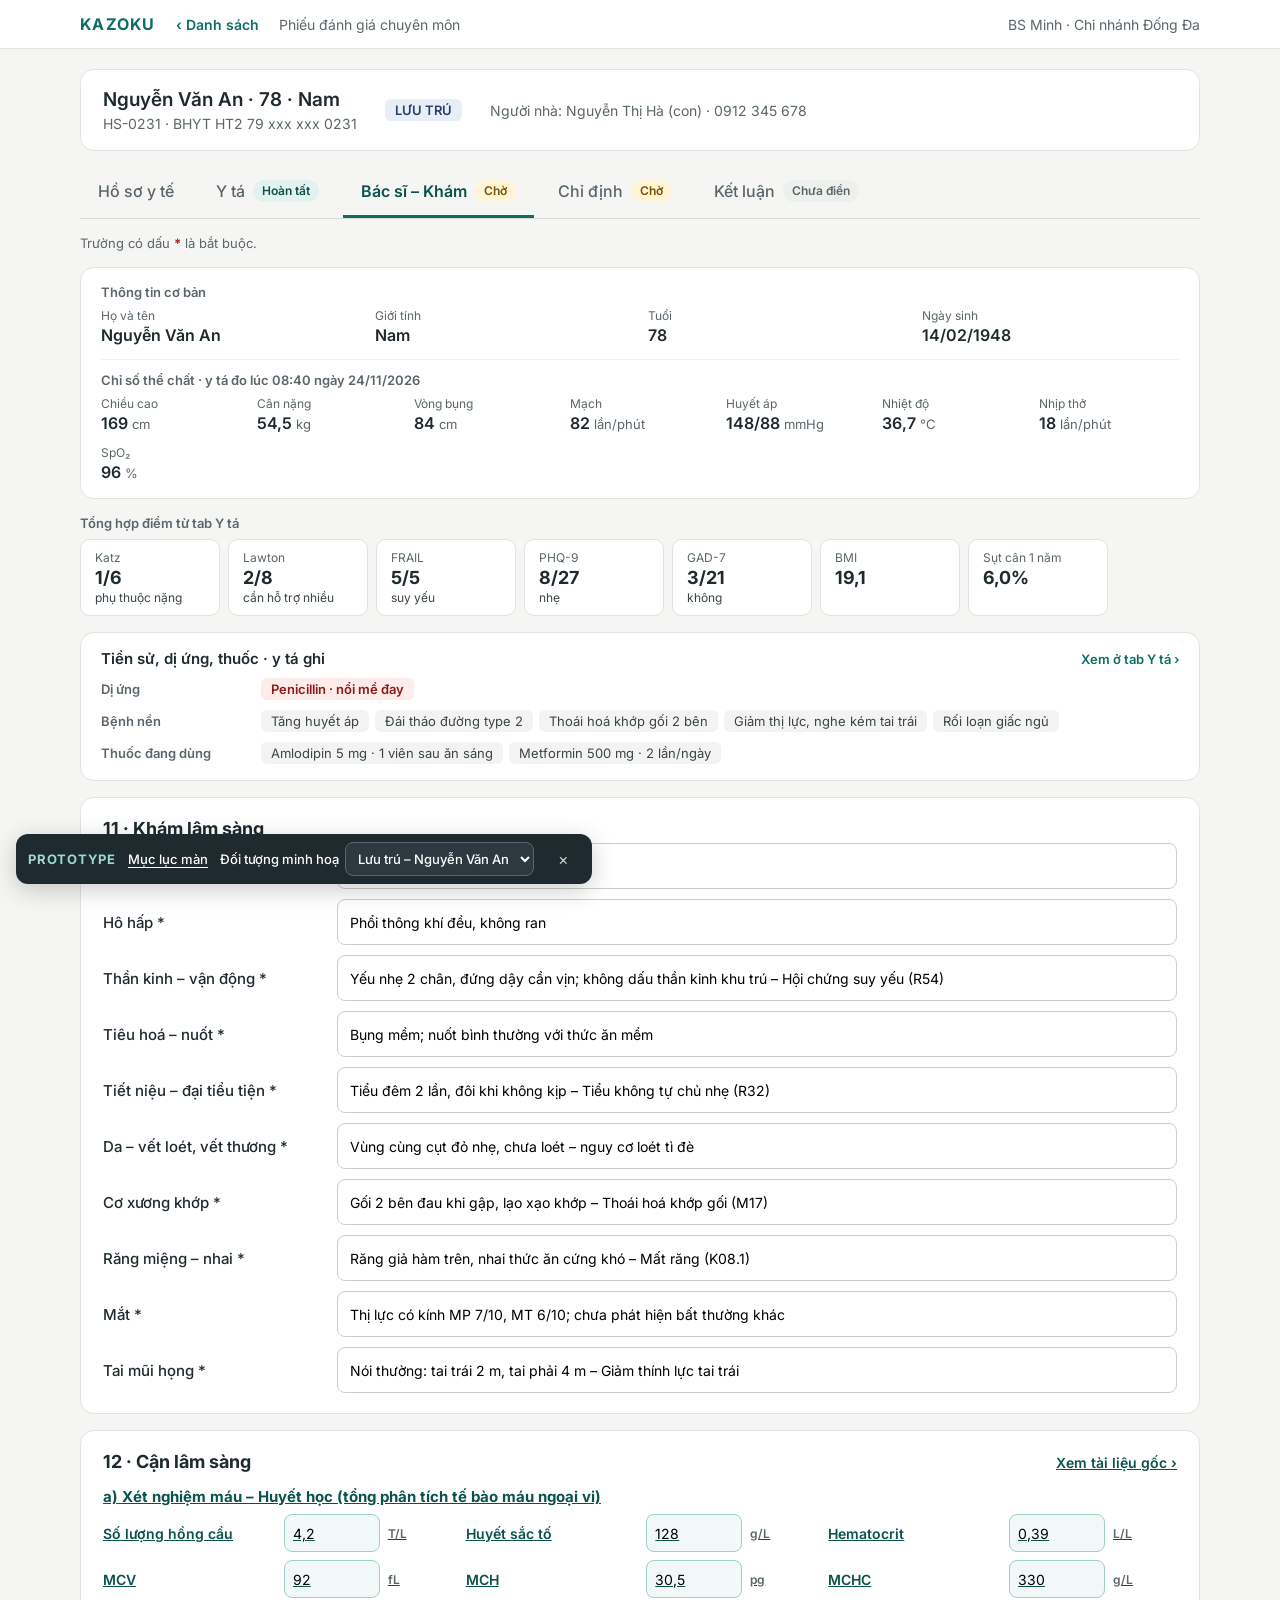
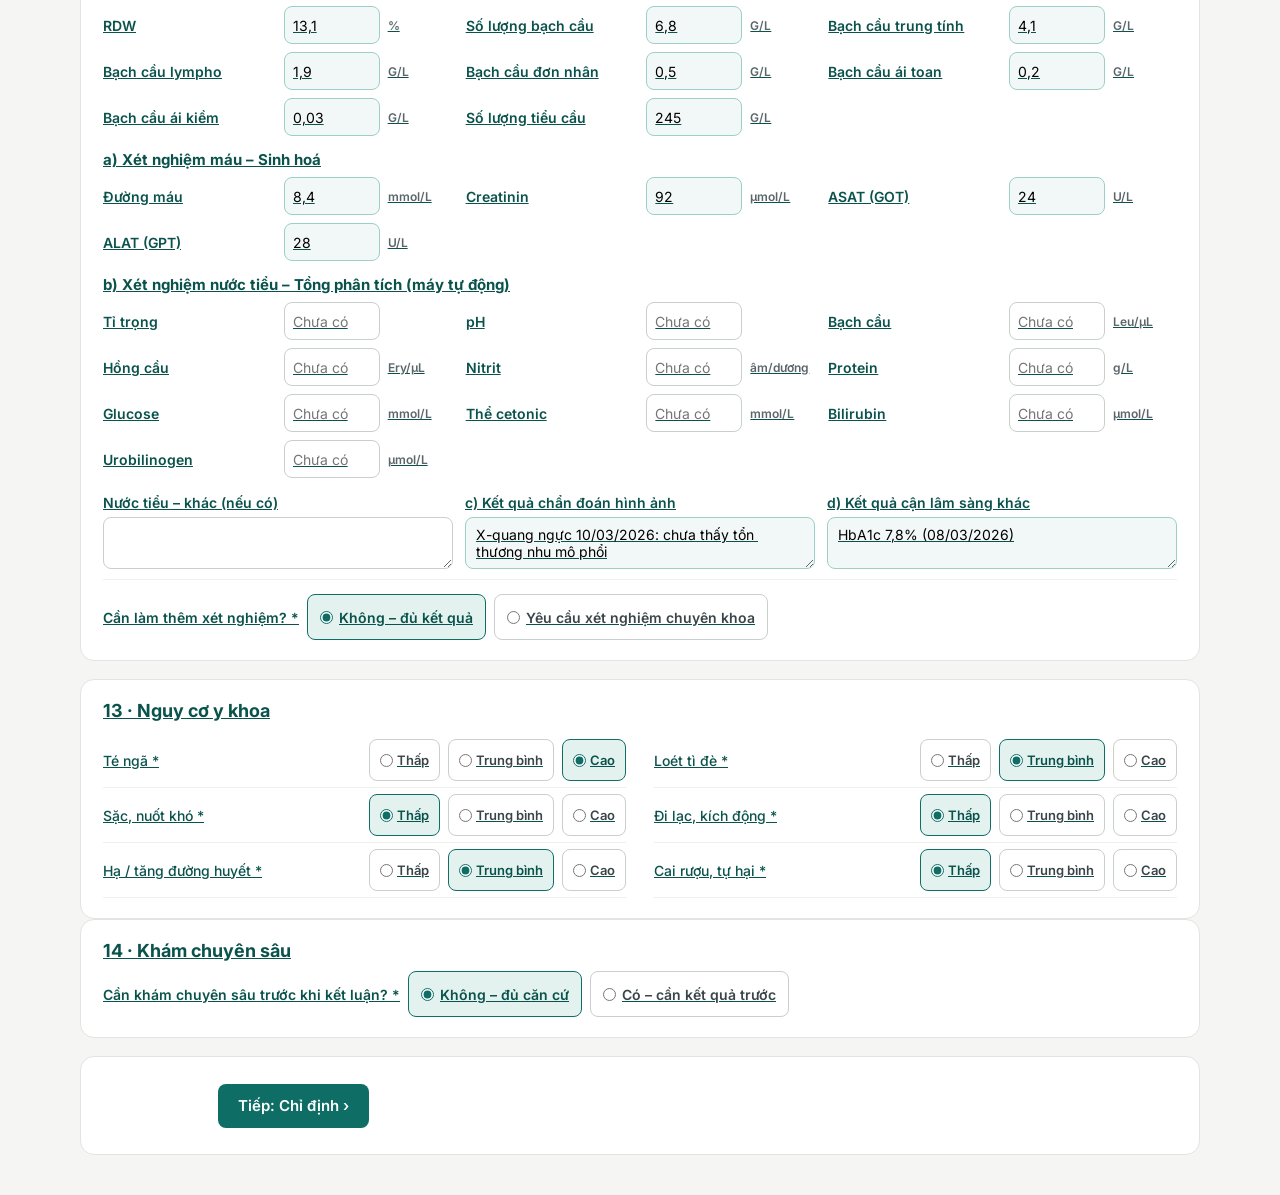
==== commit f9164bc8: "Unify assessment tabs and add document comparison view" ====
--- a/BacSi.html
+++ b/BacSi.html
@@ -74,14 +74,7 @@
 </section>
 
 <section style="background: #FFFFFF; border: 1px solid #E1E4E0; border-radius: 14px; padding: 20px 22px">
-<div style="display: flex; flex-wrap: wrap; align-items: baseline; justify-content: space-between; gap: 8px"><h2 style="margin: 0; font-size: 18px">12 · Cận lâm sàng</h2><a href="HoSoYTe.html" style="font-size: 14px; font-weight: 600">Xem tài liệu gốc ›</a></div>
-<p style="margin: 4px 0 12px; font-size: 14px; color: #5B666A">Điền sẵn từ hồ sơ cũ do tiếp tân tải lên và hệ thống đọc tự động (OCR). Ô nền xanh là giá trị đã điền sẵn – bác sĩ đọc lại tài liệu gốc và sửa nếu sai.</p>
-<div style="display: flex; flex-wrap: wrap; gap: 8px; margin-bottom: 14px; font-size: 13px">
-<span style="padding: 5px 10px; border-radius: 8px; background: #EEF0ED; color: #3A4549">Giấy ra viện · BV Bạch Mai · 12/03/2026</span>
-<span style="padding: 5px 10px; border-radius: 8px; background: #EEF0ED; color: #3A4549">Xét nghiệm máu · 08/03/2026</span>
-<span style="padding: 5px 10px; border-radius: 8px; background: #EEF0ED; color: #3A4549">Tải lên bởi Lan (tiếp tân) lúc check-in · OCR 08:30</span>
-</div>
-
+<div style="display: flex; flex-wrap: wrap; align-items: baseline; justify-content: space-between; gap: 8px"><h2 style="margin: 0; font-size: 18px">12 · Cận lâm sàng</h2><a type="button" class="kz-source-toggle" aria-expanded="false">Xem tài liệu gốc ›</button></div>
 <h3 style="margin: 14px 0 8px; font-size: 15px">a) Xét nghiệm máu – Huyết học (tổng phân tích tế bào máu ngoại vi)</h3>
 <div style="display: grid; grid-template-columns: repeat(auto-fit, minmax(min(100%, 300px), 1fr)); gap: 8px 14px">
 
--- a/assets/proto.css
+++ b/assets/proto.css
@@ -44,3 +44,22 @@
 .kz-locked input,.kz-locked textarea,.kz-locked select{pointer-events:none;background:#F7F9F8 !important;color:#3A4549}
 .kz-locked label{cursor:default !important}
 .kz-field-err{border-color:#B42318 !important;box-shadow:0 0 0 3px rgba(180,35,24,.15)}
+
+/* Patient workflow chips and document controls */
+nav[aria-label="Phần của phiếu"] .kz-step-chip{display:inline-flex;align-items:center;white-space:nowrap;padding:3px 9px;border-radius:999px;font-size:12px;font-weight:600;line-height:1.4}
+.kz-step-chip[data-state="Hoàn tất"]{background:#E3F2EF;color:#0A524C}
+.kz-step-chip[data-state="Chờ"]{background:#FFF4D6;color:#7A5300}
+.kz-step-chip[data-state="Chưa điền"]{background:#EEF0ED;color:#5B666A}
+.kz-doc-actions{display:grid;grid-template-columns:max-content max-content;gap:6px;justify-content:end;flex:0 0 auto}
+.kz-doc-actions button[aria-label="Xoá tệp"]{grid-column:2;justify-self:end}
+.kz-source-toggle{padding:2px 0;border:0;background:transparent;color:#0A524C;text-decoration:underline;cursor:pointer;font:600 14px Inter,system-ui,sans-serif}
+.kz-source-toggle:focus-visible,.kz-doc-actions button:focus-visible{outline:3px solid #7FC4BC;outline-offset:2px}
+.kz-split{display:flex;gap:16px;align-items:flex-start;width:100%;max-width:1920px;margin:auto}
+.kz-split>main{flex:1 1 50%;min-width:0;max-width:none !important;margin:0 !important}
+.kz-source-panel{box-sizing:border-box;flex:1 1 50%;min-width:0;height:calc(100vh - 24px);position:sticky;top:12px;margin:12px 16px 12px 0;border:1px solid #C9CFCB;border-radius:14px;background:white;overflow:hidden;display:flex;flex-direction:column}
+.kz-source-head{display:flex;align-items:center;gap:10px;justify-content:space-between;padding:12px 16px;border-bottom:1px solid #E1E4E0;font-size:16px;font-weight:600}
+.kz-source-head button{border:1px solid #C9CFCB;border-radius:8px;background:white;padding:8px 12px;cursor:pointer;font:500 14px Inter,system-ui,sans-serif}
+.kz-source-panel iframe{border:0;width:100%;height:100%;min-height:0}
+body.kz-embedded header,body.kz-embedded main>section:first-of-type,body.kz-embedded main>nav,body.kz-embedded .kz-bar{display:none !important}
+body.kz-embedded main{padding:12px !important;gap:12px !important}
+@media(max-width:900px){.kz-split{display:block}.kz-split>main{width:100%}.kz-source-panel{position:fixed;z-index:850;inset:0;margin:0;width:100%;height:100dvh;border-radius:0}}
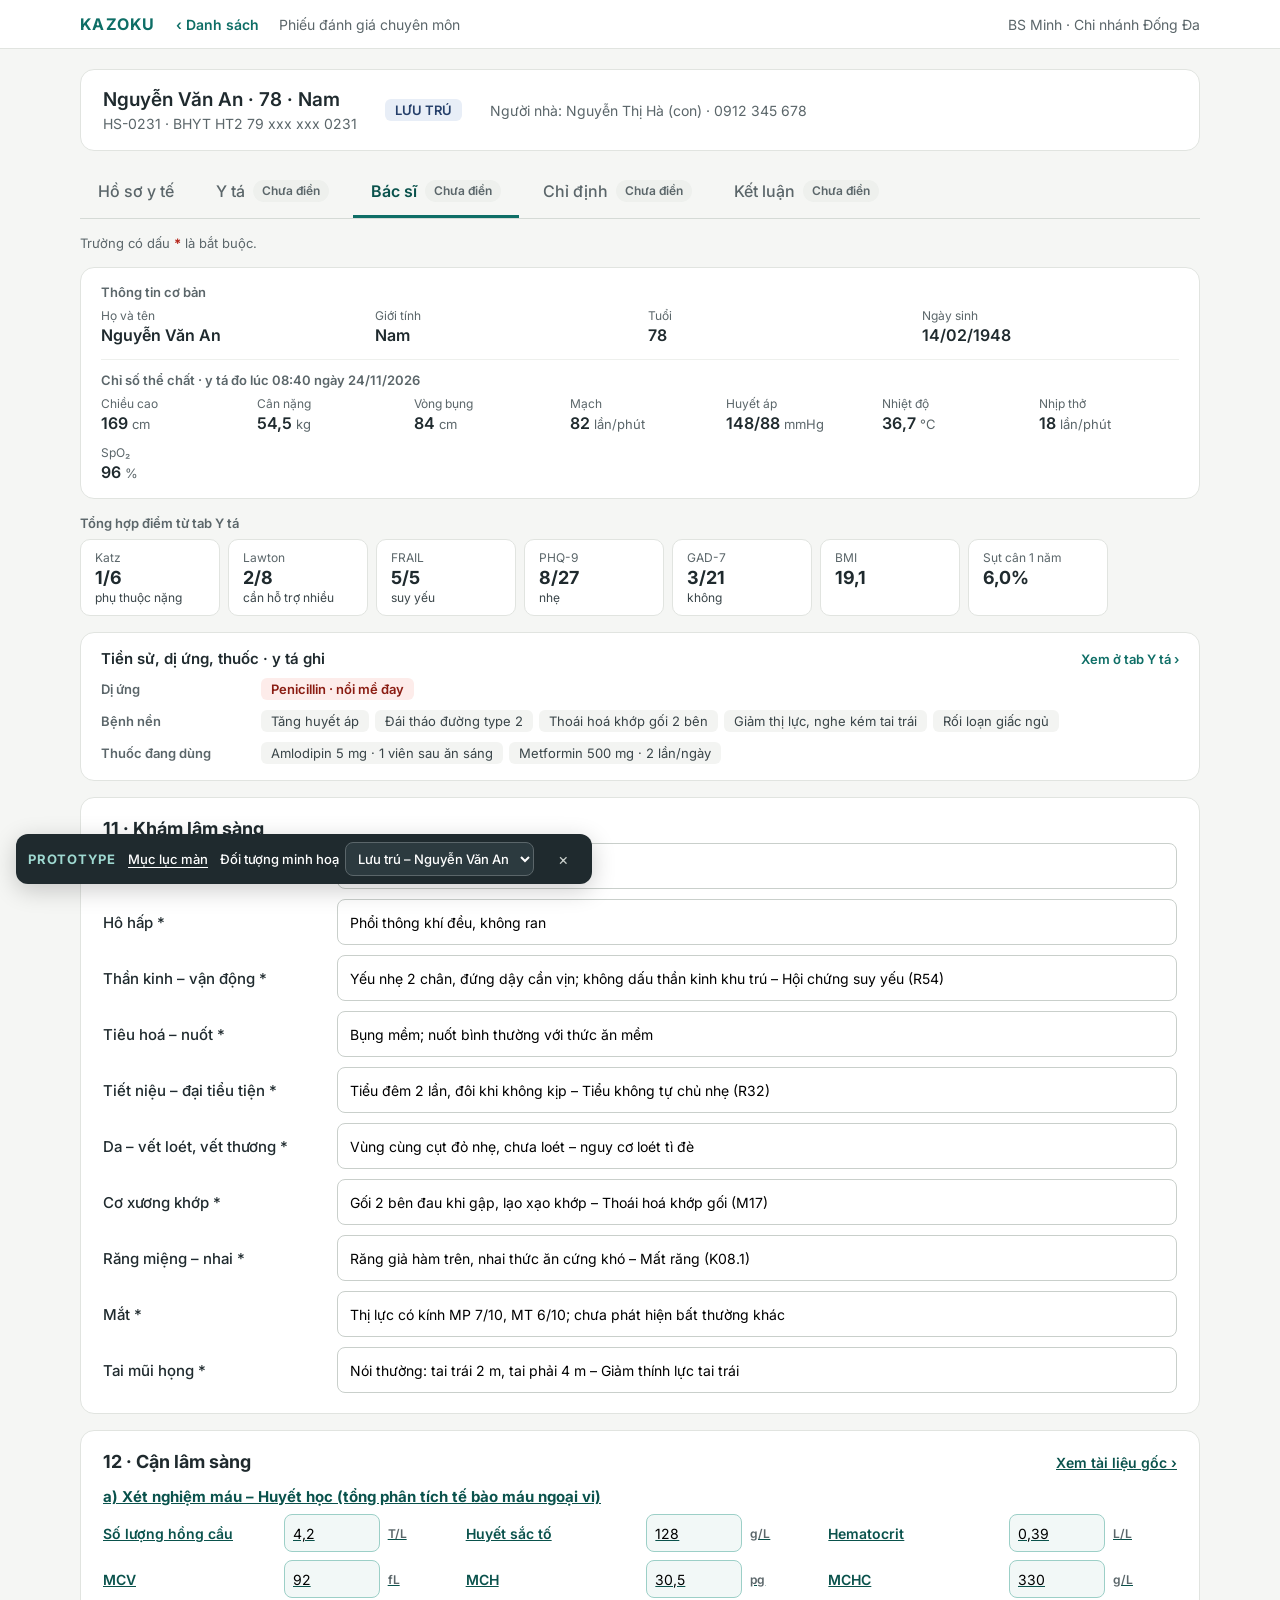
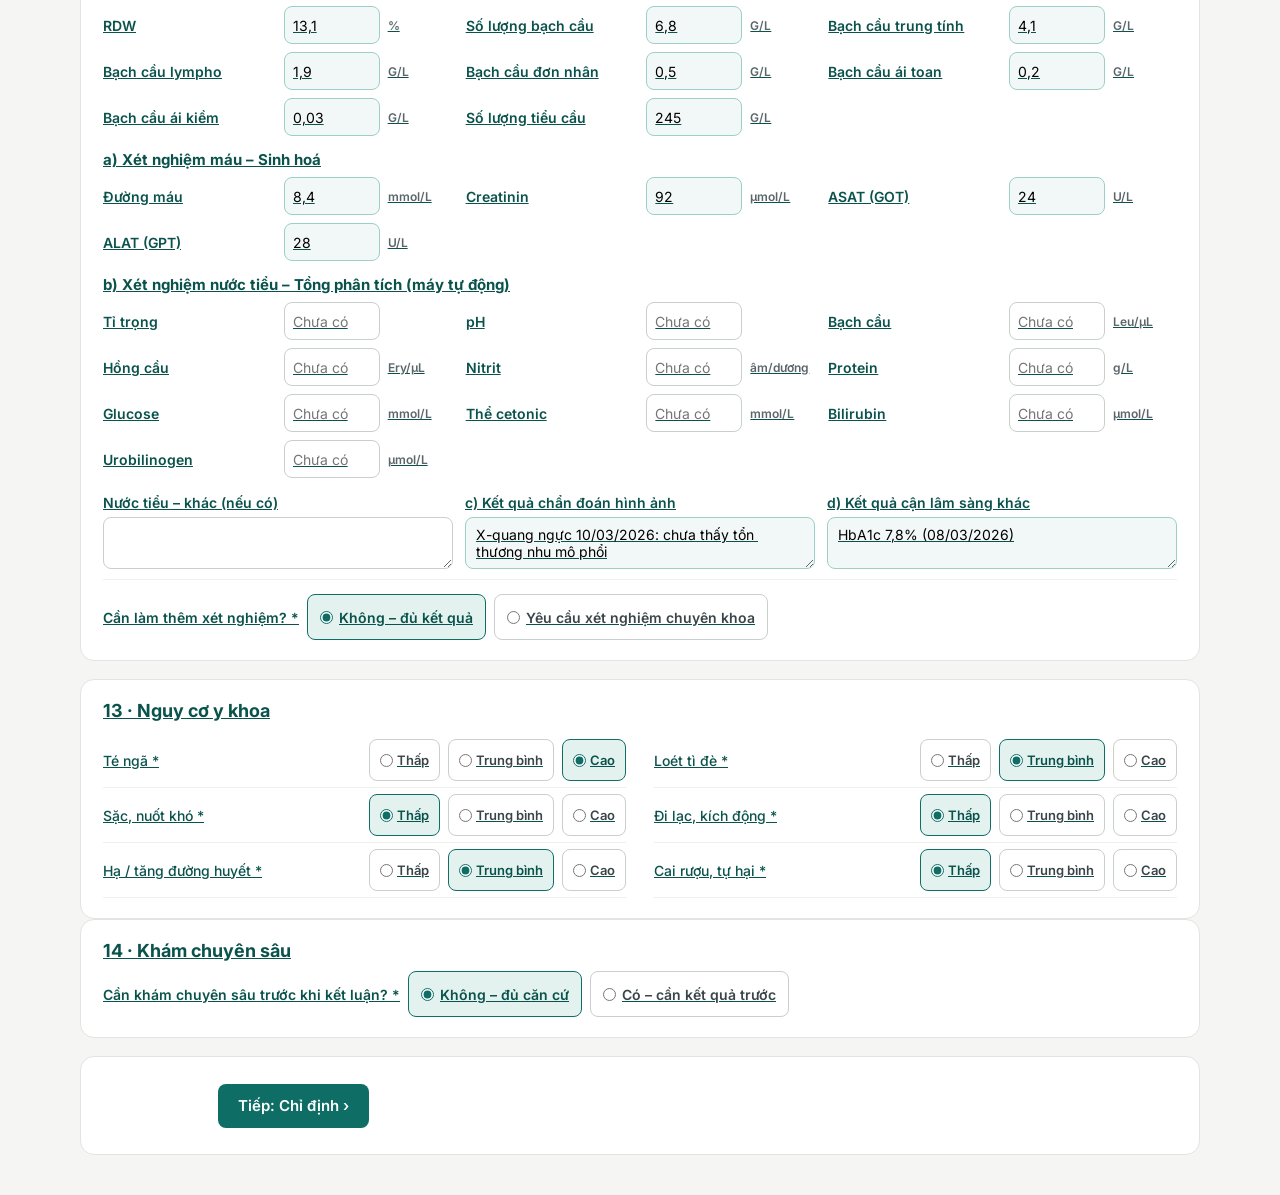
==== commit 8fac7168: "Align workflow status and simplify nurse intake fields" ====
--- a/BacSi.html
+++ b/BacSi.html
@@ -2,7 +2,7 @@
 <html lang="vi">
 <head>
 <meta charset="utf-8">
-<title>Phiếu đánh giá – tab Bác sĩ – Khám</title>
+<title>Phiếu đánh giá – tab Bác sĩ</title>
 <meta name="viewport" content="width=device-width, initial-scale=1">
 <link href="https://fonts.googleapis.com/css2?family=Inter:wght@400;500;600;700&amp;display=swap" rel="stylesheet">
 <style>
@@ -32,7 +32,7 @@
 <nav aria-label="Phần của phiếu" style="display: flex; flex-wrap: wrap; gap: 6px; border-bottom: 1px solid #D5DAD6">
 <a href="HoSoYTe.html" style="display: inline-flex; align-items: center; gap: 8px; min-height: 48px; padding: 0 18px; font-size: 16px; font-weight: 500; color: #5B666A; text-decoration: none; border-bottom: 3px solid transparent">Hồ sơ y tế</a>
 <a href="Main.html" style="display: inline-flex; align-items: center; gap: 8px; min-height: 48px; padding: 0 18px; font-size: 16px; font-weight: 500; color: #5B666A; text-decoration: none; border-bottom: 3px solid transparent">Y tá <span style="font-size: 12px; font-weight: 600; padding: 2px 8px; border-radius: 999px; background: rgb(227, 242, 239); color: rgb(10, 82, 76)">Hoàn tất 09:12</span></a>
-<a href="BacSi.html" aria-current="page" style="display: inline-flex; align-items: center; gap: 8px; min-height: 48px; padding: 0 18px; font-size: 16px; font-weight: 600; color: #0A524C; text-decoration: none; border-bottom: 3px solid #0E6E66">Bác sĩ – Khám</a>
+<a href="BacSi.html" aria-current="page" style="display: inline-flex; align-items: center; gap: 8px; min-height: 48px; padding: 0 18px; font-size: 16px; font-weight: 600; color: #0A524C; text-decoration: none; border-bottom: 3px solid #0E6E66">Bác sĩ</a>
 <a href="ChiDinh.html" style="display: inline-flex; align-items: center; gap: 8px; min-height: 48px; padding: 0 18px; font-size: 16px; font-weight: 500; color: #5B666A; text-decoration: none; border-bottom: 3px solid transparent">Chỉ định </a>
 <a href="KetLuan.html" style="display: inline-flex; align-items: center; gap: 8px; min-height: 48px; padding: 0 18px; font-size: 16px; font-weight: 500; color: #5B666A; text-decoration: none; border-bottom: 3px solid transparent">Kết luận</a>
 </nav>
--- a/assets/proto.css
+++ b/assets/proto.css
@@ -54,6 +54,8 @@
 .kz-doc-actions button[aria-label="Xoá tệp"]{grid-column:2;justify-self:end}
 .kz-source-toggle{padding:2px 0;border:0;background:transparent;color:#0A524C;text-decoration:underline;cursor:pointer;font:600 14px Inter,system-ui,sans-serif}
 .kz-source-toggle:focus-visible,.kz-doc-actions button:focus-visible{outline:3px solid #7FC4BC;outline-offset:2px}
+.kz-no-medication{display:inline-flex;align-items:center;gap:8px;margin:8px 0 12px;font-size:14px;font-weight:500;cursor:pointer}
+.kz-no-medication input{width:18px;height:18px;accent-color:#0E6E66}
 .kz-split{display:flex;gap:16px;align-items:flex-start;width:100%;max-width:1920px;margin:auto}
 .kz-split>main{flex:1 1 50%;min-width:0;max-width:none !important;margin:0 !important}
 .kz-source-panel{box-sizing:border-box;flex:1 1 50%;min-width:0;height:calc(100vh - 24px);position:sticky;top:12px;margin:12px 16px 12px 0;border:1px solid #C9CFCB;border-radius:14px;background:white;overflow:hidden;display:flex;flex-direction:column}
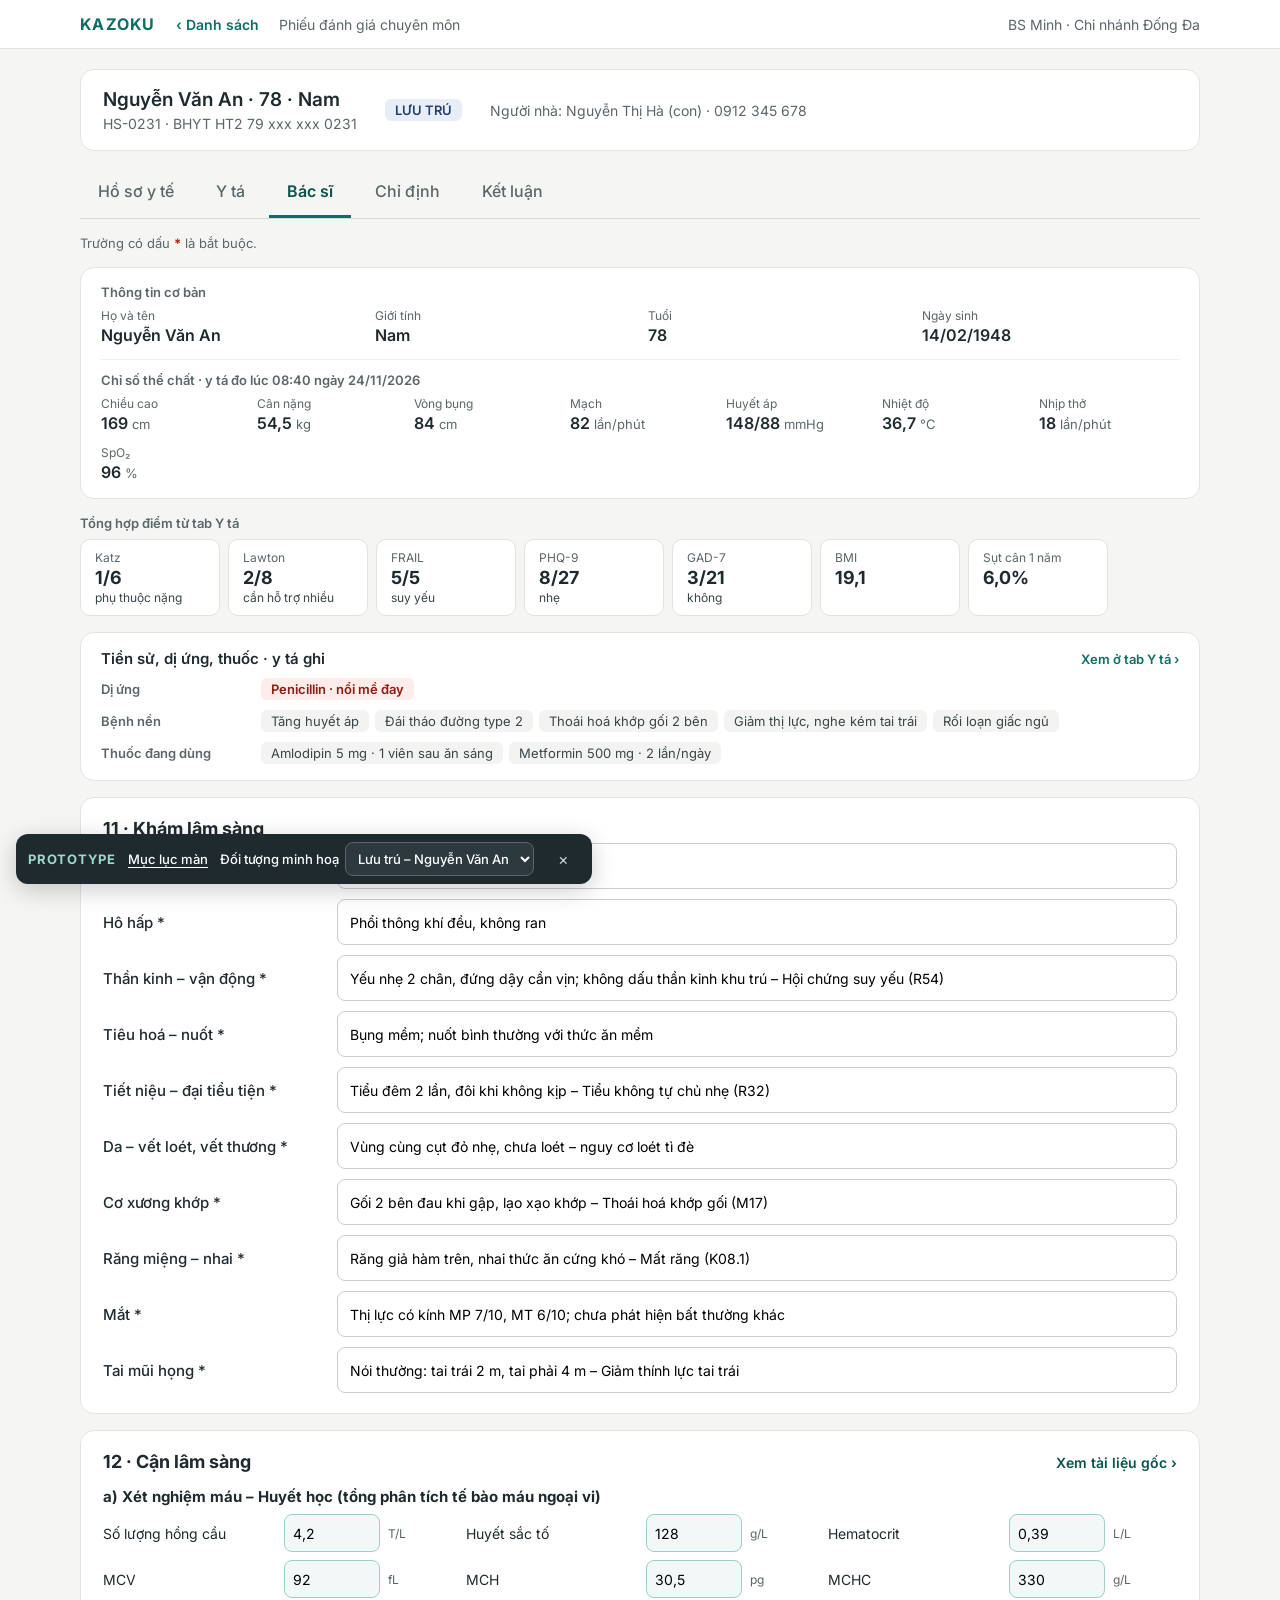
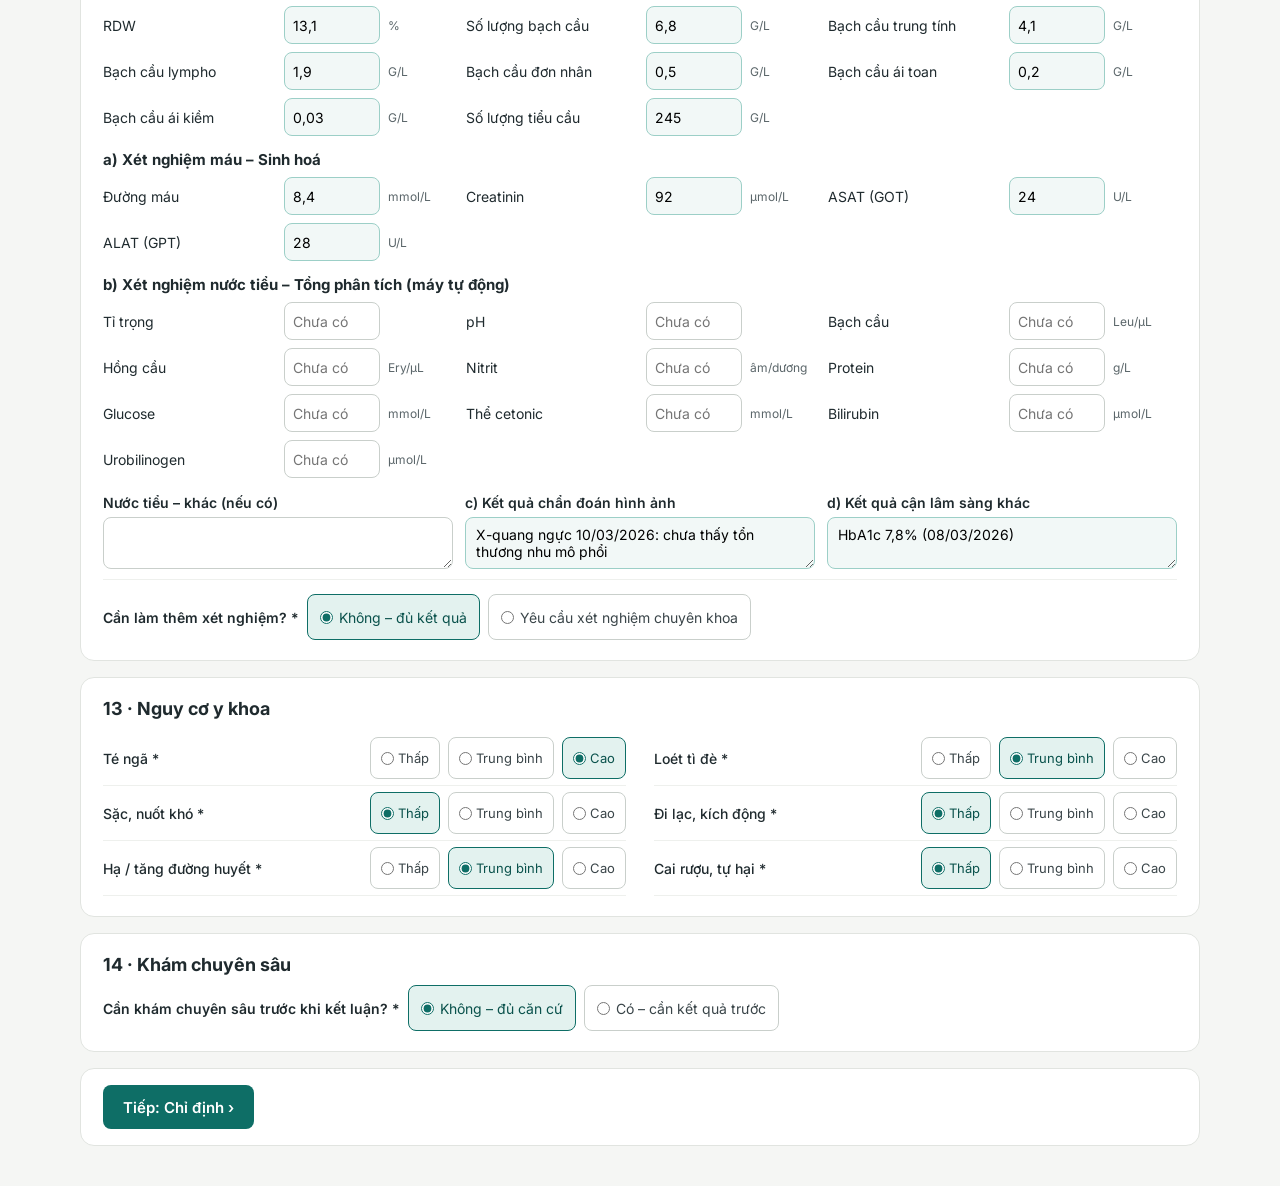
==== commit e8c2c24c: "Simplify tabs and clinical form controls" ====
--- a/BacSi.html
+++ b/BacSi.html
@@ -31,7 +31,7 @@
 </section>
 <nav aria-label="Phần của phiếu" style="display: flex; flex-wrap: wrap; gap: 6px; border-bottom: 1px solid #D5DAD6">
 <a href="HoSoYTe.html" style="display: inline-flex; align-items: center; gap: 8px; min-height: 48px; padding: 0 18px; font-size: 16px; font-weight: 500; color: #5B666A; text-decoration: none; border-bottom: 3px solid transparent">Hồ sơ y tế</a>
-<a href="Main.html" style="display: inline-flex; align-items: center; gap: 8px; min-height: 48px; padding: 0 18px; font-size: 16px; font-weight: 500; color: #5B666A; text-decoration: none; border-bottom: 3px solid transparent">Y tá <span style="font-size: 12px; font-weight: 600; padding: 2px 8px; border-radius: 999px; background: rgb(227, 242, 239); color: rgb(10, 82, 76)">Hoàn tất 09:12</span></a>
+<a href="Main.html" style="display: inline-flex; align-items: center; gap: 8px; min-height: 48px; padding: 0 18px; font-size: 16px; font-weight: 500; color: #5B666A; text-decoration: none; border-bottom: 3px solid transparent">Y tá</a>
 <a href="BacSi.html" aria-current="page" style="display: inline-flex; align-items: center; gap: 8px; min-height: 48px; padding: 0 18px; font-size: 16px; font-weight: 600; color: #0A524C; text-decoration: none; border-bottom: 3px solid #0E6E66">Bác sĩ</a>
 <a href="ChiDinh.html" style="display: inline-flex; align-items: center; gap: 8px; min-height: 48px; padding: 0 18px; font-size: 16px; font-weight: 500; color: #5B666A; text-decoration: none; border-bottom: 3px solid transparent">Chỉ định </a>
 <a href="KetLuan.html" style="display: inline-flex; align-items: center; gap: 8px; min-height: 48px; padding: 0 18px; font-size: 16px; font-weight: 500; color: #5B666A; text-decoration: none; border-bottom: 3px solid transparent">Kết luận</a>
@@ -74,7 +74,7 @@
 </section>
 
 <section style="background: #FFFFFF; border: 1px solid #E1E4E0; border-radius: 14px; padding: 20px 22px">
-<div style="display: flex; flex-wrap: wrap; align-items: baseline; justify-content: space-between; gap: 8px"><h2 style="margin: 0; font-size: 18px">12 · Cận lâm sàng</h2><a type="button" class="kz-source-toggle" aria-expanded="false">Xem tài liệu gốc ›</button></div>
+<div style="display: flex; flex-wrap: wrap; align-items: baseline; justify-content: space-between; gap: 8px"><h2 style="margin: 0; font-size: 18px">12 · Cận lâm sàng</h2><button type="button" class="kz-source-toggle" aria-expanded="false">Xem tài liệu gốc ›</button></div>
 <h3 style="margin: 14px 0 8px; font-size: 15px">a) Xét nghiệm máu – Huyết học (tổng phân tích tế bào máu ngoại vi)</h3>
 <div style="display: grid; grid-template-columns: repeat(auto-fit, minmax(min(100%, 300px), 1fr)); gap: 8px 14px">
 
@@ -184,8 +184,6 @@
 </section>
 
 <div style="display: flex; flex-wrap: wrap; align-items: center; gap: 12px; padding: 16px 22px; background: #FFFFFF; border: 1px solid #E1E4E0; border-radius: 14px">
-<span style="font-size: 14px; color: #5B666A"><br></span>
-<button type="button" style="margin-left: auto; min-height: 44px; padding: 0 18px; border: 1px solid #C9CFCB; border-radius: 8px; background: #FFFFFF; font-size: 15px; cursor: pointer; opacity: 0">Lưu nháp</button>
 <a href="ChiDinh.html" style="display: inline-flex; align-items: center; min-height: 44px; padding: 0 20px; border-radius: 8px; background: #0E6E66; color: #FFFFFF; font-size: 15px; font-weight: 600; text-decoration: none">Tiếp: Chỉ định ›</a>
 
 </div>
--- a/assets/proto.css
+++ b/assets/proto.css
@@ -45,14 +45,10 @@
 .kz-locked label{cursor:default !important}
 .kz-field-err{border-color:#B42318 !important;box-shadow:0 0 0 3px rgba(180,35,24,.15)}
 
-/* Patient workflow chips and document controls */
-nav[aria-label="Phần của phiếu"] .kz-step-chip{display:inline-flex;align-items:center;white-space:nowrap;padding:3px 9px;border-radius:999px;font-size:12px;font-weight:600;line-height:1.4}
-.kz-step-chip[data-state="Hoàn tất"]{background:#E3F2EF;color:#0A524C}
-.kz-step-chip[data-state="Chờ"]{background:#FFF4D6;color:#7A5300}
-.kz-step-chip[data-state="Chưa điền"]{background:#EEF0ED;color:#5B666A}
+/* Document controls */
 .kz-doc-actions{display:grid;grid-template-columns:max-content max-content;gap:6px;justify-content:end;flex:0 0 auto}
 .kz-doc-actions button[aria-label="Xoá tệp"]{grid-column:2;justify-self:end}
-.kz-source-toggle{padding:2px 0;border:0;background:transparent;color:#0A524C;text-decoration:underline;cursor:pointer;font:600 14px Inter,system-ui,sans-serif}
+.kz-source-toggle{padding:2px 0;border:0;background:transparent;color:#0A524C;text-decoration:none;cursor:pointer;font:600 14px Inter,system-ui,sans-serif}
 .kz-source-toggle:focus-visible,.kz-doc-actions button:focus-visible{outline:3px solid #7FC4BC;outline-offset:2px}
 .kz-no-medication{display:inline-flex;align-items:center;gap:8px;margin:8px 0 12px;font-size:14px;font-weight:500;cursor:pointer}
 .kz-no-medication input{width:18px;height:18px;accent-color:#0E6E66}
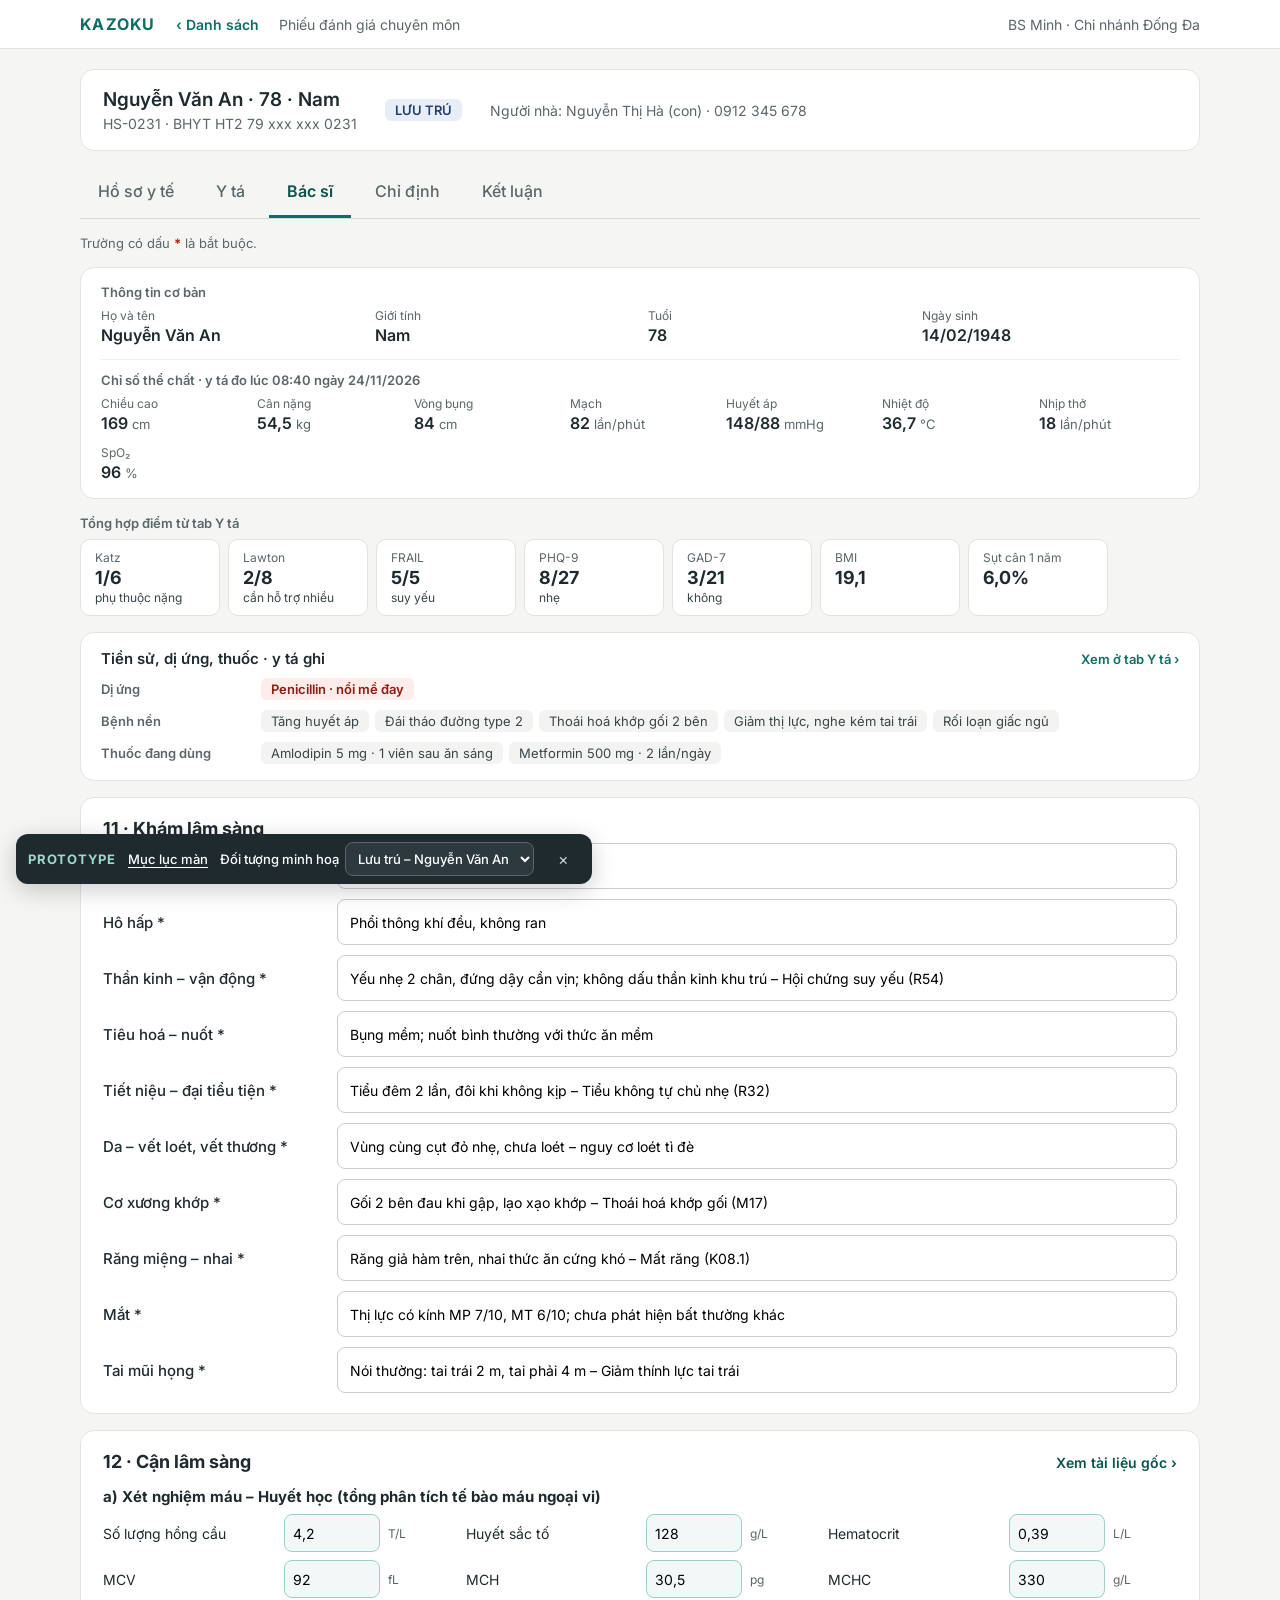
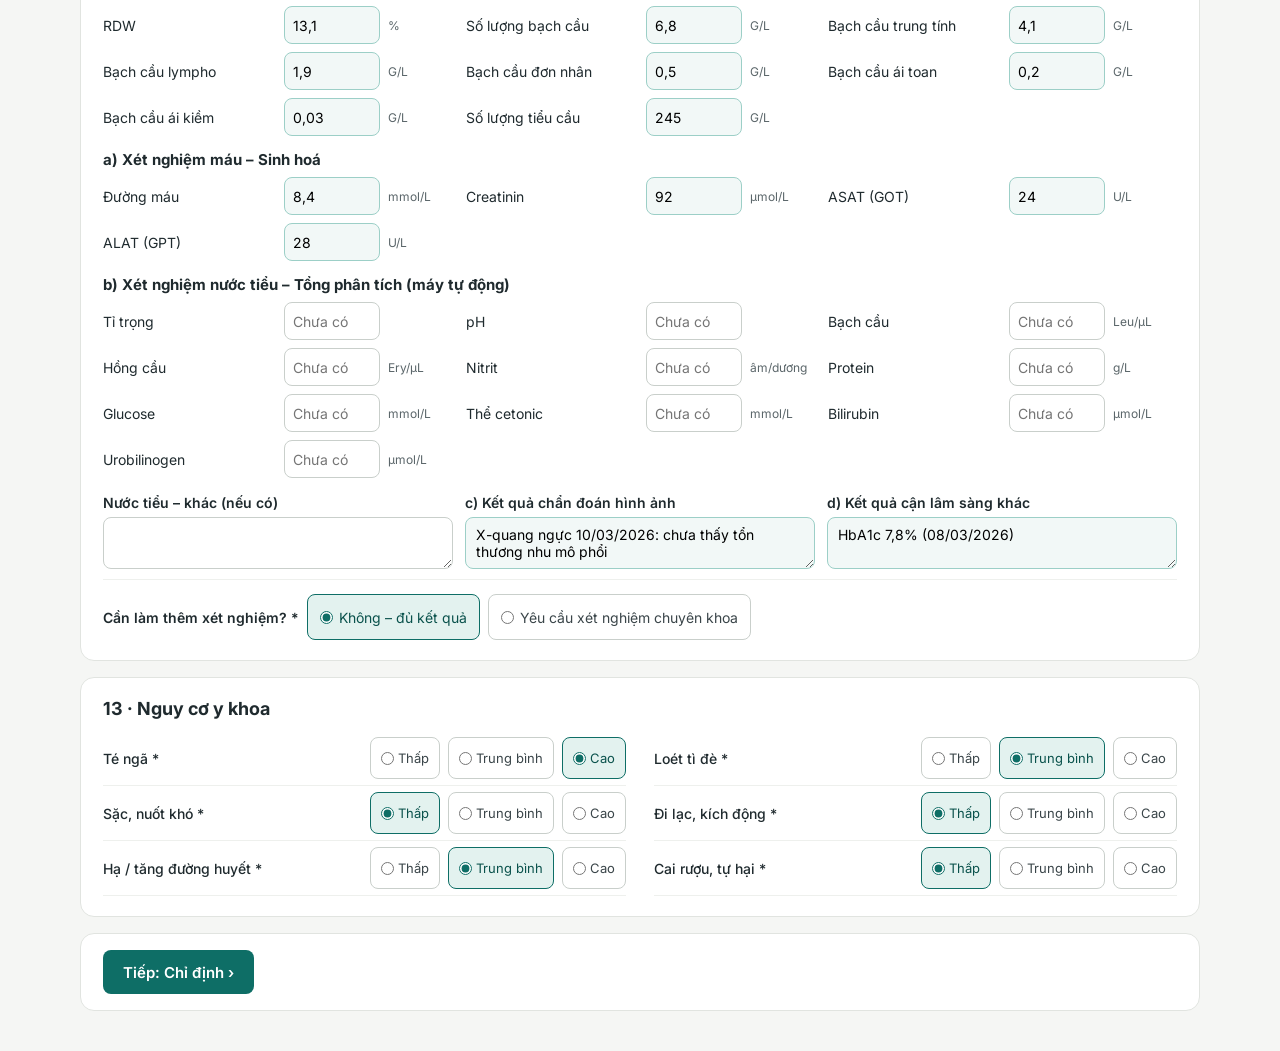
==== commit 3b37c13a: "Keep specialist evaluation only in conclusion tab" ====
--- a/BacSi.html
+++ b/BacSi.html
@@ -177,12 +177,6 @@
 </div>
 </section>
 
-<section style="background: #FFFFFF; border: 1px solid #E1E4E0; border-radius: 14px; padding: 20px 22px">
-<h2 style="margin: 0 0 10px; font-size: 18px">14 · Khám chuyên sâu</h2>
-<div style="display: flex; flex-wrap: wrap; align-items: center; gap: 8px"><span style="font-size: 14px; font-weight: 600">Cần khám chuyên sâu trước khi kết luận? *</span><label style="display: inline-flex; align-items: center; gap: 6px; min-height: 44px; padding: 0 12px; border: 1px solid #0E6E66; background: #E3F2EF; color: #0A524C; border-radius: 8px; font-size: 14px; cursor: pointer"><input type="radio" name="cs" style="margin: 0; accent-color: #0E6E66" checked="">Không – đủ căn cứ</label><label style="display: inline-flex; align-items: center; gap: 6px; min-height: 44px; padding: 0 12px; border: 1px solid #C9CFCB; background: #FFFFFF; color: #3A4549; border-radius: 8px; font-size: 14px; cursor: pointer"><input type="radio" name="cs" style="margin: 0; accent-color: #0E6E66">Có – cần kết quả trước</label></div>
-
-</section>
-
 <div style="display: flex; flex-wrap: wrap; align-items: center; gap: 12px; padding: 16px 22px; background: #FFFFFF; border: 1px solid #E1E4E0; border-radius: 14px">
 <a href="ChiDinh.html" style="display: inline-flex; align-items: center; min-height: 44px; padding: 0 20px; border-radius: 8px; background: #0E6E66; color: #FFFFFF; font-size: 15px; font-weight: 600; text-decoration: none">Tiếp: Chỉ định ›</a>
 
